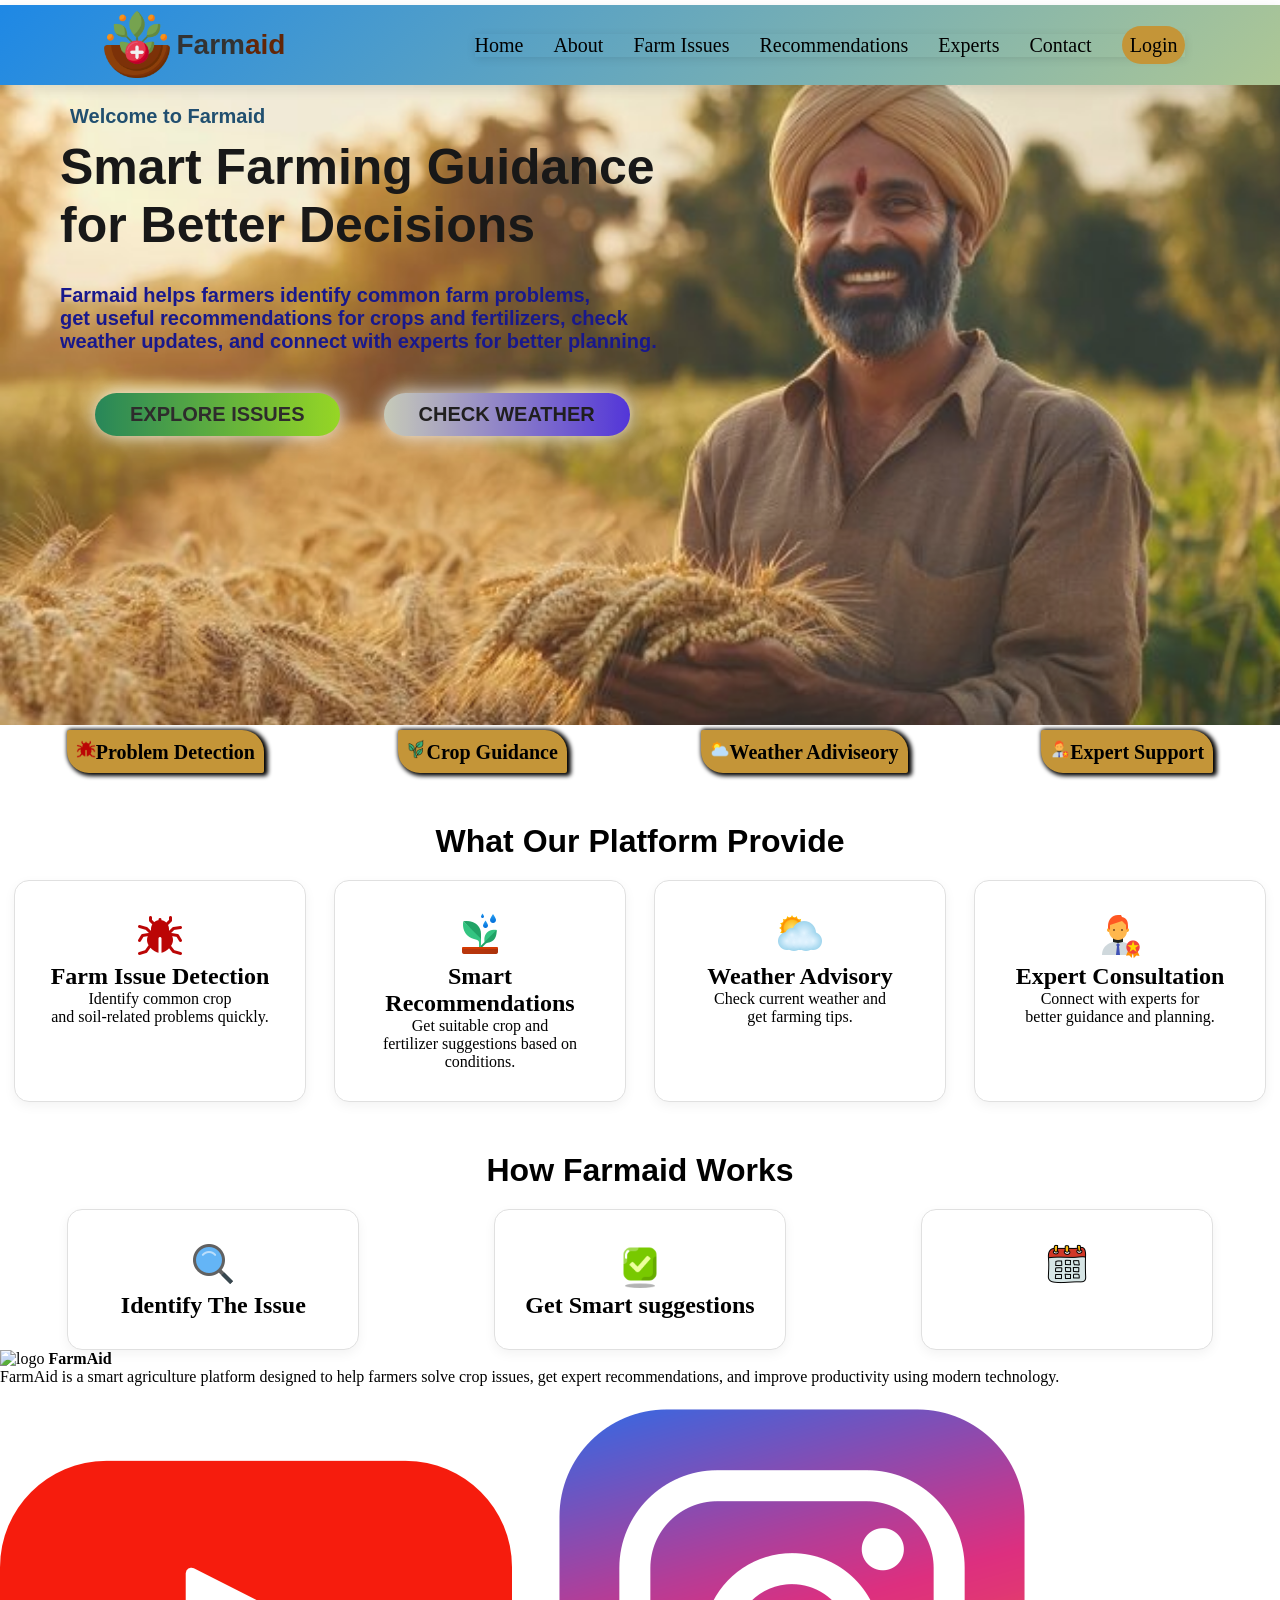
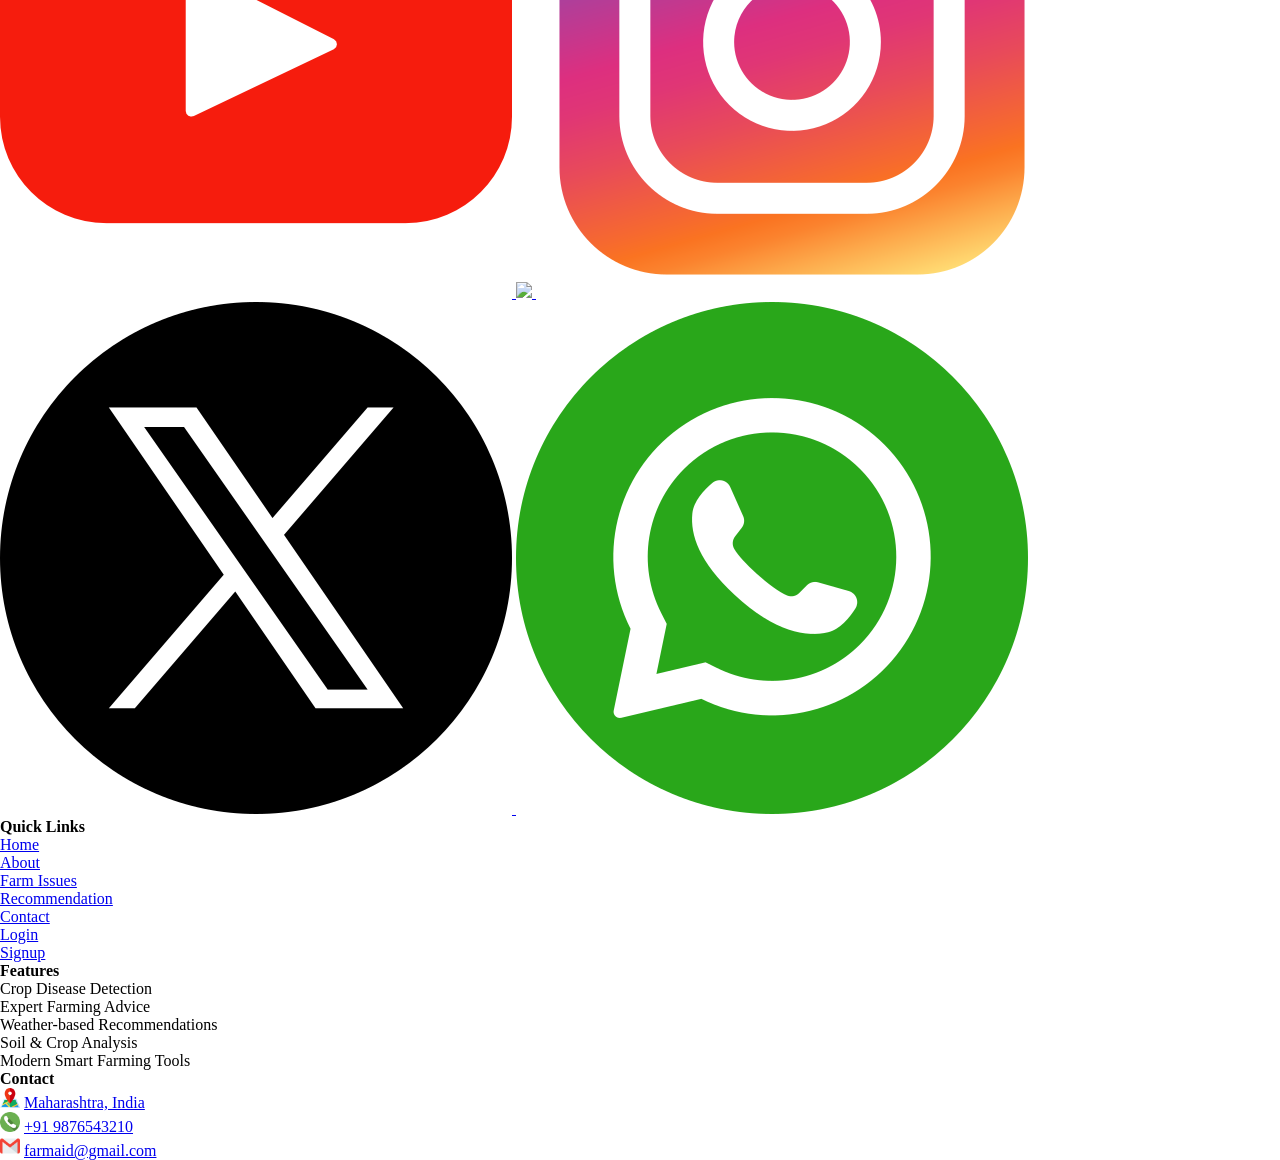
==== index.html @ a1781e72 "update final" ====
<!DOCTYPE html>
<html>

<head>

    <title>Home</title>
    <link rel="stylesheet" href="./css/navbar.css">
    <link rel="stylesheet" href="./css/style.css">
</head>

<body>
    <!--navbar code-->
    <div class="main-container">
        <div class="lmg-contanair"><img src="./images/logo-icon.png" alt="logo" class="main-logo-img">

            <span class="farm">Farm</span><span class="aid">aid</span>

     </div>
        <div class="nav-menu">
            <a href="./index.html" class="menu">Home</a>
            <a href="./about.html" class="menu">About</a>
            <a href="./farmissue.html" class="menu">Farm Issues</a>
            <a href="./recommendation.html" class="menu">Recommendations</a>
            <a href="./expert.html" class="menu">Experts</a>
            <a href="./contact.html" class="menu">Contact</a>

            <a href="./contact.html" class="menu"><span class="lgin">Login</span></a>

        </div>
    </div>
    <div>
        <!--bacground img+data code-->
        <div class="main-hero-section">
            <h2 class="wlcome-heading">Welcome to Farmaid</h2>
            <h1 class="sub-heading">Smart Farming Guidance<br> for Better Decisions</h1>
            <p class="para1">Farmaid helps farmers identify common farm problems,<br> get useful recommendations for
                crops and fertilizers, check<br> weather updates, and connect with experts for better planning.</p>
            <div class="btns"><a href="./pages/farmissue.html" class="clicable-btn"><button class="issue-btn"
                        class="btn-grad">Explore Issues</button></a>
                <a href="./pages/weather.html" class="clicable-btn"><button class="weather-btn">Check
                        Weather</button></a>
            </div>

        </div>
        <!--small cards code-->
        <div class="highlighted-text-container">
            <span class="high-text"><img src="./images/bug-icon.png" height="20px">Problem Detection</span>
            <span class="high-text"><img src="./images/plant-icon.png" height="20px">Crop Guidance</span>
            <span class="high-text"><img src="./images/cloudsun-icon.png" height="20px">Weather Adiviseory</span>
            <span class="high-text"><img src="./images/expert-icon.png" height="20px">Expert Support

            </span>
        </div>
        <div>

            <!--what olatfrim peivide section code

            -->
            <section>
                <h2 class="platform-hrading">What Our Platform Provide</h2>
            </section>
            <div class="platform-heading-data">
                <div class="sub-card1">
                    <img src="./images/bug-icon.png">
                    <h2> Farm Issue Detection</h2>
                    <p>Identify common crop <br>and soil-related problems quickly.</p>
                </div>
                <div class="sub-card1">
                    <img src="./images/plant-pot-icon.png">
                    <h2>Smart Recommendations</h2>
                    <p>
                        Get suitable crop and <br>fertilizer suggestions based on conditions.
                    </p>
                </div>
                <div class="sub-card1">
                    <img src="./images/cloud-sun-icon.png">
                    <h2>
                        Weather Advisory

                    </h2>
                    <p>Check current weather and <br>get farming tips.</p>
                </div>
                <div class="sub-card1">
                    <img src="./images/expert-icon.png">
                    <h2>
                        Expert Consultation

                    </h2>
                    <p>Connect with experts for <br>better guidance and planning.</p>
                </div>

            </div>

        </div>
        <!--how work section-->
        <section>
            <h2 class="second-heading">How Farmaid Works</h2>
        </section>
        <div class="steps-contanair">
            <div class="stpes-cards">
                <img src="./images/serchglass-icon.png">
                <h2>Identify The Issue</h2>
            </div>
            <div class="stpes-cards">
                <img src="./images/checkbox-icon.png" height="48px">
                <h2>Get Smart suggestions</h2>
            </div>
            <div class="stpes-cards">
                <img src="./images/calendar-icon.png" height="48px">
            </div>
        </div>
        <!-- FOOTER START -->
<div class="footer-container">

    <!-- SECTION 1 -->
    <div class="footer-section-1">
        <div class="logo-container">
            <img src="./images/logo.png" alt="logo" height="50px">
            <b class="project-name">FarmAid</b>
        </div>

        <span>
            FarmAid is a smart agriculture platform designed to help farmers solve crop issues,
            get expert recommendations, and improve productivity using modern technology.
        </span>

        <div class="social-icon-container">

            <a href="#" target="_blank">
                <img src="./images/youtube.png" class="social-icon">
            </a>

            <a href="#" target="_blank">
                <img src="./images/github.png" class="social-icon">
            </a>

            <a href="#" target="_blank">
                <img src="./images/instagram.png" class="social-icon">
            </a>

            <a href="#" target="_blank">
                <img src="./images/twitter.png" class="social-icon">
            </a>

            <a href="#" target="_blank">
                <img src="./images/whatsapp.png" class="social-icon">
            </a>

        </div>
    </div>

    <!-- SECTION 2 -->
    <div class="footer-section-2">
        <b class="project-name">Quick Links</b>

        <ul>
            <li><a href="./index.html" class="menu-subitem">Home</a></li>
            <li><a href="./pages/about.html" class="menu-subitem">About</a></li>
            <li><a href="./pages/farmissue.html" class="menu-subitem">Farm Issues</a></li>
            <li><a href="./pages/recommendation.html" class="menu-subitem">Recommendation</a></li>
            <li><a href="./pages/contact.html" class="menu-subitem">Contact</a></li>
            <li><a href="./pages/login.html" class="menu-subitem">Login</a></li>
            <li><a href="./pages/signup.html" class="menu-subitem">Signup</a></li>
        </ul>
    </div>

    <!-- SECTION 3 -->
    <div class="footer-section-3">
        <b class="project-name">Features</b>

        <ul>
            <li>Crop Disease Detection</li>
            <li>Expert Farming Advice</li>
            <li>Weather-based Recommendations</li>
            <li>Soil & Crop Analysis</li>
            <li>Modern Smart Farming Tools</li>
        </ul>
    </div>

    <!-- SECTION 4 -->
    <div class="footer-section-4">
        <b class="project-name">Contact</b>

        <div class="contact-item">
            <img src="./images/map.png" height="20px">
            <a href="#" class="menu-subitem">
                Maharashtra, India
            </a>
        </div>

        <div class="contact-item">
            <img src="./images/phone.png" height="20px">
            <a href="tel:+919876543210" class="menu-subitem">
                +91 9876543210
            </a>
        </div>

        <div class="contact-item">
            <img src="./images/gmail.png" height="20px">
            <a href="mailto:farmaid@gmail.com" class="menu-subitem">
                farmaid@gmail.com
            </a>
        </div>

    </div>

</div>
<!-- FOOTER END -->


</body>

</html>
---- css/navbar.css ----
.main-container{
display: flex;
flex-direction: row;
justify-content: space-around;
align-items: center;
background:linear-gradient(135deg, #1E88E5 0%,#aec795 100%);
box-shadow: 0 4px 12px rgba(23, 19, 19, 0.1);

margin-top: 5px;

 position: sticky;  
    top: 0;            
    z-index: 1000;

}
.lmg-contanair{
    display: flex;
    flex-direction: row;
    align-items: center;
    padding-left: 2px;
   
}


.main-logo-img{

    height: 80px;
     width: 80px;

}
.nav-menu{
    display: flex;
    flex-direction: row;
    gap: 30px;
    position: sticky;
    top:0;
    z-index: 1000;
    box-shadow: 0  2px 10px rgba(0,0,0,0.1);


}
.menu:hover{
    background-color:  rgb(196, 149, 56);
   border-radius: 20px;
    padding: 5px;
    transition: 0.3s;

}

.farm{
    
    font-weight: 600;
    font-size: 28px;
    font-family:'poppins',sans-serif;
    color: #333;
}
.aid{
    font-size: 28px;
    color:rgb(98, 38, 8);
    font-weight: 600;
    font-family:'poppins',sans-serif;
}
.menu{
    text-decoration: none;
    font-size: 20px;
    color: black;
    font-weight: 100;
    
}
.lgin{
    background-color: rgb(196, 149, 56);
    border-radius: 30px;
    padding: 8px;
    
}

@media (max-width: 768px) {
    .main-container {
        flex-wrap: wrap;
        padding: 10px 20px;
    }

    .hamburger {
        display: block;
        font-size: 24px;
        padding-right: 80px;
    }

    .nav-menu {
        display: none ;
        flex-direction: column;
        text-align: center;
        gap: 10px;
    }

    .menu-toggle:checked~.nav-menu {
        display: flex;
    }

    .menu-toggle:checked~.hamburger {
        content: "x";
    }

    .menu {
        font-size: 18px;
    }
}

@media (max-width: 992px) {

    .main-container{
        flex-direction: column;
        padding: 10px;
        gap: 10px;
    }

    .main-logo-img{
        height: 60px;
        width: 60px;
    }

    .farm, .aid{
        font-size: 24px;
    }

    .nav-menu{
        flex-wrap: wrap;
        justify-content: center;
        gap: 15px;
    }

    .menu{
        font-size: 18px;
    }
}


@media (max-width: 576px) {

    .main-container{
        flex-direction: column;
        text-align: center;
    }

    .lmg-contanair{
        justify-content: center;
    }

    .main-logo-img{
        height: 50px;
        width: 50px;
    }

    .farm, .aid{
        font-size: 20px;
    }

    .nav-menu{
        flex-direction: column;
        align-items: center;
        gap: 10px;
        width: 100%;
    }

    .menu{
        font-size: 16px;
        width: 100%;
        padding: 8px;
    }

    .menu:hover{
        width: 80%;
    }

    .lgin{
        padding: 6px 12px;
    }
}
---- css/style.css ----
*{
    margin: 0;
    padding: 0;
}

.main-hero-section{
    background-image: url(./../images/farmer-home-img.jpg);
    background-size:cover;
    background-position: center;
    height: 70vh;
    width: 100%;
    opacity: 0.9;
    padding-left: 50px;
    padding-bottom: 10px;

}
.wlcome-heading{

   font-family:'poppins',sans-serif;
    padding-top: 20px;
    padding-left: 20px;
    color: rgb(9, 61, 96);
    font-size: 20px;
    padding-bottom: 10px;
}
.sub-heading{
    padding-bottom: 30px;
    padding-left: 10px;
    font-size: 50px;
    font-family: 'poppins',sans-serif;
}
.para1{
    padding-bottom: 30px;
    font-size: 20px;
     padding-left: 10px;
    font-weight: 600;
    font-family: 'poppins',sans-serif;
    color: navy;
}
.issue-btn{
margin-left: 50px;
}
.weather-btn{
    margin-left: 50px;
    
}
.btns{
    margin-left: 40px;
    
}
.issue-btn{
  background-image: linear-gradient(to right, #117a47 0%, #8ed40c 51%, #0dc6cc 100%);
}

.issue-btn {
  margin: 10px;
  padding: 10px 35px;
  text-align: center;
  text-transform: uppercase;
  transition: 0.5s;
  background-size: 200% auto;
  color: rgb(24, 22, 22);
  box-shadow: 0 0 20px #eee;
  border-radius: 50px;
  display: inline;
  outline: none;
  border: none;
  margin-right: 30px;
  font-size: 20px;
  margin-left: 5px;
  font-weight: 600;
}

.issue-btn:hover {
  background-position: right center;
  color: #fff;
  text-decoration: none;
}

.weather-btn{
  background-image: linear-gradient(to right, #c1c5b1 0%, #3e1dd5 51%, #414d0b 100%);
}

.weather-btn {
  margin: 10px;
  padding: 10px 35px;
  text-align: center;
  text-transform: uppercase;
  transition: 0.5s;
  background-size: 200% auto;
  color: rgb(8, 7, 7);
  box-shadow: 0 0 20px #eee;
  border-radius: 50px;
  display: inline;
  outline: none;
  border: none;
  font-weight: 600;
  font-size: 20px;
}

.weather-btn:hover {
  background-position: right center;
  color: #fff;
  text-decoration: none;
}
.clicable-btn{
    text-decoration: none;
}
.highlighted-text-container{
    display: flex;
    flex-direction: row;
    justify-content: space-around;
    font-size: 20px;
    font-weight: 600;
    
}
.high-text{
    
    padding: 9px;
    margin-top: 5px;
    background-color:  rgb(196, 149, 56);
    border-radius: 2px 22px 2px 22px;
    box-shadow: 2px 1px 4px 2px black;
}
.platform-hrading{
    text-align: center;
    margin-top: 50px;
    margin-bottom: 10px;
    font-weight: 700;
    font-size: 32px;
    font-family: 'poppins',sans-serif;

}
.platform-heading-data{
    display: flex;
    flex-direction: row;
    justify-content: space-around;
    margin-top: 20px;
}
.sub-card1{
    border: 1px solid #e0e0e0;
    background-color: #ffffff;
    border-radius: 15px;
    padding: 30px 20px;
    width: 250px;
    text-align: center;
    box-shadow: 0 4px 12px rgba(0,0,0,0.05);
    transition: tranform 0.3s ease, box-shadow 0.3 ease;

}

.sub-card1:hover{
    transform: translateY(-10px);
    box-shadow: 0 10px 20px rgba(0,0,0,0.1);
}
.second-heading{
    text-align: center;
    margin-top: 50px;
    margin-bottom: 10px;
    font-weight: 700;
    font-size: 32px;
    font-family: 'poppins',sans-serif;
}
.stpes-cards{
    border: 1px solid #e0e0e0;
    background-color: #ffffff;
    border-radius: 15px;
    padding: 30px 20px;
    width: 250px;
    text-align: center;
    box-shadow: 0 4px 12px rgba(0,0,0,0.05);
    transition: tranform 0.3s ease, box-shadow 0.3 ease;

}
.stpes-cards:hover{
    transform: translateY(-10px);
    box-shadow: 0 10px 20px rgba(0,0,0,0.1);
}
.steps-contanair{
    display: flex;
    flex-direction: row;
    justify-content: space-around;
    margin-top: 20px;
    
}
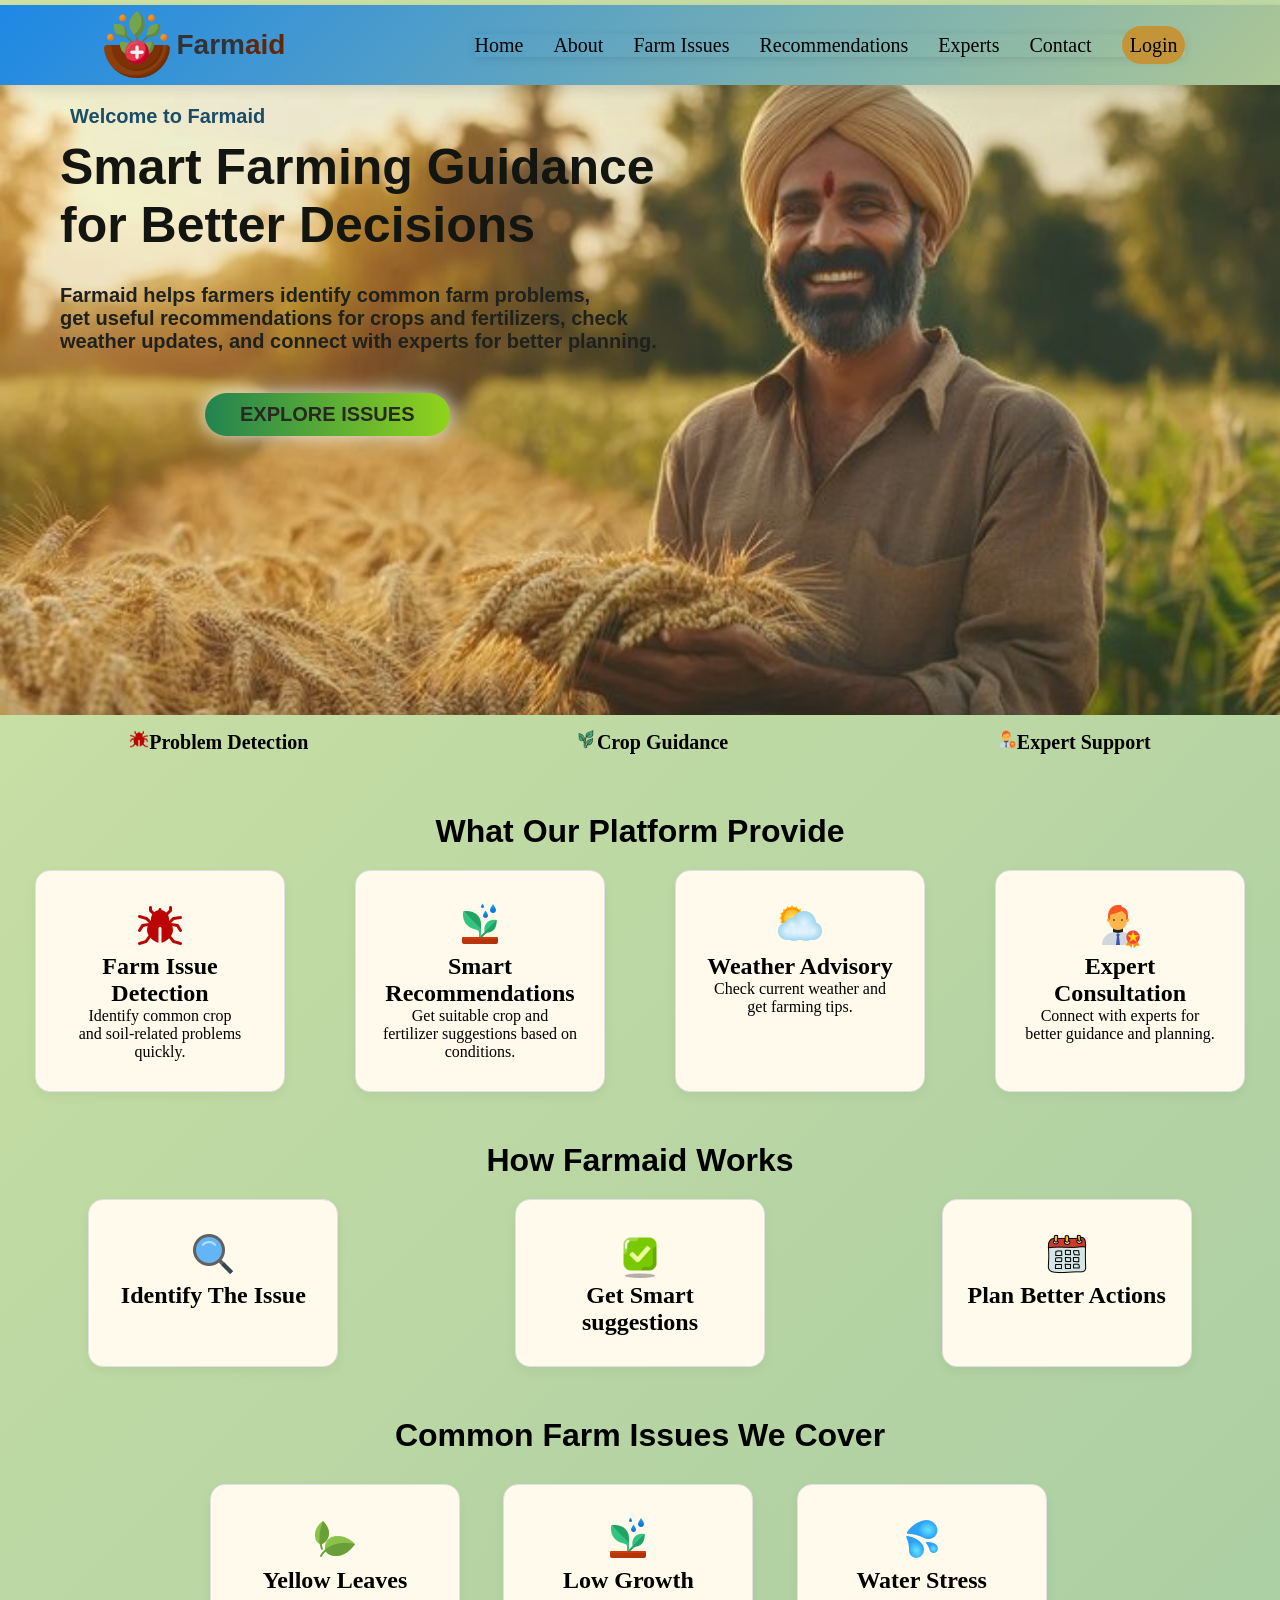
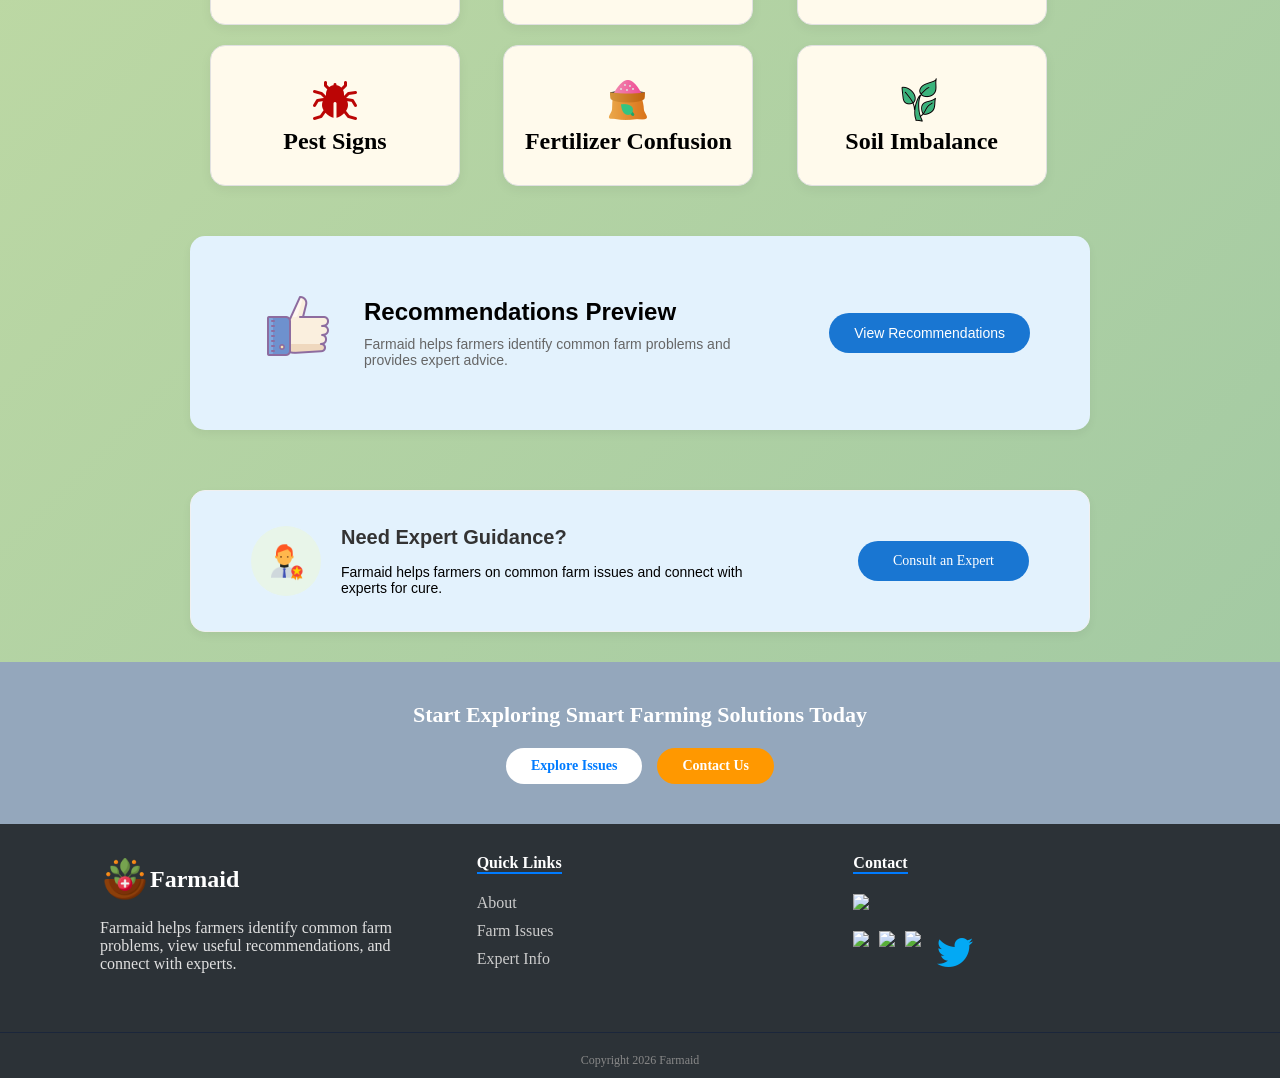
==== commit 6c3d6272: "remove unwanted" ====
--- a/index.html
+++ b/index.html
@@ -14,17 +14,17 @@
         <div class="lmg-contanair"><img src="./images/logo-icon.png" alt="logo" class="main-logo-img">
 
             <span class="farm">Farm</span><span class="aid">aid</span>
-
-     </div>
+        </div>
         <div class="nav-menu">
             <a href="./index.html" class="menu">Home</a>
             <a href="./about.html" class="menu">About</a>
             <a href="./farmissue.html" class="menu">Farm Issues</a>
             <a href="./recommendation.html" class="menu">Recommendations</a>
+           
             <a href="./expert.html" class="menu">Experts</a>
             <a href="./contact.html" class="menu">Contact</a>
 
-            <a href="./contact.html" class="menu"><span class="lgin">Login</span></a>
+            <a href="./login.html" class="menu"><span class="lgin">Login</span></a>
 
         </div>
     </div>
@@ -37,8 +37,7 @@
                 crops and fertilizers, check<br> weather updates, and connect with experts for better planning.</p>
             <div class="btns"><a href="./pages/farmissue.html" class="clicable-btn"><button class="issue-btn"
                         class="btn-grad">Explore Issues</button></a>
-                <a href="./pages/weather.html" class="clicable-btn"><button class="weather-btn">Check
-                        Weather</button></a>
+                
             </div>
 
         </div>
@@ -46,8 +45,8 @@
         <div class="highlighted-text-container">
             <span class="high-text"><img src="./images/bug-icon.png" height="20px">Problem Detection</span>
             <span class="high-text"><img src="./images/plant-icon.png" height="20px">Crop Guidance</span>
-            <span class="high-text"><img src="./images/cloudsun-icon.png" height="20px">Weather Adiviseory</span>
-            <span class="high-text"><img src="./images/expert-icon.png" height="20px">Expert Support
+           
+           <span class="high-text"><img src="./images/expert-icon.png" height="20px">Expert Support</span>
 
             </span>
         </div>
@@ -92,7 +91,7 @@
             </div>
 
         </div>
-        <!--how work section-->
+        <!--how work  our website section-->
         <section>
             <h2 class="second-heading">How Farmaid Works</h2>
         </section>
@@ -107,108 +106,126 @@
             </div>
             <div class="stpes-cards">
                 <img src="./images/calendar-icon.png" height="48px">
-            </div>
-        </div>
-        <!-- FOOTER START -->
-<div class="footer-container">
-
-    <!-- SECTION 1 -->
-    <div class="footer-section-1">
-        <div class="logo-container">
-            <img src="./images/logo.png" alt="logo" height="50px">
-            <b class="project-name">FarmAid</b>
-        </div>
-
-        <span>
-            FarmAid is a smart agriculture platform designed to help farmers solve crop issues,
-            get expert recommendations, and improve productivity using modern technology.
-        </span>
-
-        <div class="social-icon-container">
-
-            <a href="#" target="_blank">
-                <img src="./images/youtube.png" class="social-icon">
-            </a>
-
-            <a href="#" target="_blank">
-                <img src="./images/github.png" class="social-icon">
-            </a>
-
-            <a href="#" target="_blank">
-                <img src="./images/instagram.png" class="social-icon">
-            </a>
-
-            <a href="#" target="_blank">
-                <img src="./images/twitter.png" class="social-icon">
-            </a>
-
-            <a href="#" target="_blank">
-                <img src="./images/whatsapp.png" class="social-icon">
-            </a>
-
-        </div>
-    </div>
-
-    <!-- SECTION 2 -->
-    <div class="footer-section-2">
-        <b class="project-name">Quick Links</b>
-
-        <ul>
-            <li><a href="./index.html" class="menu-subitem">Home</a></li>
-            <li><a href="./pages/about.html" class="menu-subitem">About</a></li>
-            <li><a href="./pages/farmissue.html" class="menu-subitem">Farm Issues</a></li>
-            <li><a href="./pages/recommendation.html" class="menu-subitem">Recommendation</a></li>
-            <li><a href="./pages/contact.html" class="menu-subitem">Contact</a></li>
-            <li><a href="./pages/login.html" class="menu-subitem">Login</a></li>
-            <li><a href="./pages/signup.html" class="menu-subitem">Signup</a></li>
-        </ul>
-    </div>
-
-    <!-- SECTION 3 -->
-    <div class="footer-section-3">
-        <b class="project-name">Features</b>
-
-        <ul>
-            <li>Crop Disease Detection</li>
-            <li>Expert Farming Advice</li>
-            <li>Weather-based Recommendations</li>
-            <li>Soil & Crop Analysis</li>
-            <li>Modern Smart Farming Tools</li>
-        </ul>
-    </div>
-
-    <!-- SECTION 4 -->
-    <div class="footer-section-4">
-        <b class="project-name">Contact</b>
-
-        <div class="contact-item">
-            <img src="./images/map.png" height="20px">
-            <a href="#" class="menu-subitem">
-                Maharashtra, India
-            </a>
-        </div>
-
-        <div class="contact-item">
-            <img src="./images/phone.png" height="20px">
-            <a href="tel:+919876543210" class="menu-subitem">
-                +91 9876543210
-            </a>
-        </div>
-
-        <div class="contact-item">
-            <img src="./images/gmail.png" height="20px">
-            <a href="mailto:farmaid@gmail.com" class="menu-subitem">
-                farmaid@gmail.com
-            </a>
-        </div>
-
-    </div>
-
-</div>
-<!-- FOOTER END -->
+                <h2>Plan Better Actions</h2>
+            </div>
+        </div>
+
+        <!--farm issue cover code-->
+        <section >
+    <h2 class="section-heading">Common Farm Issues We Cover</h2></section>
+    <div class="isuue-contanair">
+        <div class="stpes-cards">
+            <div class="issue-icon"><img src="./images/leaf-icon.png"></div>
+            <h2>Yellow Leaves</h2>
+        </div>
+        <div class="stpes-cards">
+            <div class="issue-icon"><img src="./images/plant-pot-icon.png"></i></div>
+            <h2>Low Growth</h2>
+        </div>
+        <div class="stpes-cards">
+            <div class="issue-icon"><img src="./images/water-droplets-icon.png"></i></div>
+            <h2>Water Stress</h2>
+        </div>
+        <div class="stpes-cards">
+            <div class="issue-icon"><img src="./images/bug-icon.png"></i></div>
+            <h2>Pest Signs</h2>
+        </div>
+        <div class="stpes-cards">
+            <div class="issue-icon"><img src="./images/fertilizer-bag-icon.png"></i></div>
+            <h2>Fertilizer Confusion</h2>
+        </div>
+        <div class="stpes-cards">
+            <div class="issue-icon"><img src="./images/plant-icon.png" height="48px"></i></div>
+            <h2>Soil Imbalance</h2>
+        </div>
+    </div>
+    <!--reccomndation preview section-->
+<section class="recommendations-preview">
+    <div class="recommendation-card">
+        <div class="rec-left">
+            <div class="rec-icon">
+                <img src="./images/recommndation-icon.png"> </div>
+            <div class="rec-text">
+                <h2 class="rcom-prewi-heading">Recommendations Preview</h2>
+                <p>Farmaid helps farmers identify common farm problems and provides expert advice.</p>
+            </div>
+        </div>
+        <div class="rec-right">
+            <a href="./pages/recommendation.html" class="view-btn">View Recommendations</a>
+        </div>
+    </div>
+</section>
+
+<!--expert prewie card-->
+
+<section class="expert-preview">
+    <div class="expert-card">
+        <div class="exp-left">
+            <div class="exp-icon">
+                <img src="./images/expert-icon.png"></div>
+            <div class="exp-text">
+                <h3 class="expert-head">Need Expert Guidance?</h3>
+                <p>Farmaid helps farmers on common farm issues and connect with experts for cure.</p>
+            </div>
+        </div>
+        <div class="exp-right">
+            <a href="./pages/expert.html" class="consult-btn">Consult an Expert</a>
+        </div>
+    </div>
+</section>
+
+
+
+<!--footer-->
+
+<section class="footer-cta">
+    
+    <h3>Start Exploring Smart Farming Solutions Today</h3>
+    <div class="cta-buttons">
+        <a href="./pages/farmissue.html" class="btn-explore">Explore Issues</a>
+        <a href="./pages/contact.html" class="btn-contact">Contact Us</a>
+    </div>
+</section>
+
+<footer class="main-footer">
+    <div class="footer-container">
+        <div class="footer-col">
+           
+            <h2 class="footer-logo">  <img src="./images/logo-icon.png" height="50px">Farmaid</h2>
+            <p>Farmaid helps farmers identify common farm problems, view useful recommendations, and connect with experts.</p>
+        </div>
+
+        <div class="footer-col">
+            <h4>Quick Links</h4>
+            <ul>
+                <li><a href="./pages/about.html">About</a></li>
+                <li><a href="./pages/farmissue.html">Farm Issues</a></li>
+                <li><a href="./pages/expert.html">Expert Info</a></li>
+            </ul>
+        </div>
+
+        <div class="footer-col">
+            <h4>Contact</h4>
+            <p class="email"><a href="mailto:Farmaid@gmail.com" target="_blank" ><img src="./images/mail-icon.png"></a></p>
+            
+
+            <div class="social-icons">
+                <a href="https://www.facebook.com" target="_blank"><img src="./images/facebook-icon.png"></a>
+                <a href="https://in.linkedin.com" target="_blank"><img src="./images/linkedin-icon.png"></a>
+                <a href="https:/https://www.instagram.com/" target="_blank"><img src="./images/insta-icon.png"></a>
+                <a href="https://twitter.com" target="_blank"><img src="./images/twitter-icon.png "></a>
+            </div>
+        </div>
+    </div>
+    <div class="footer-bottom">
+        <p> Copyright 2026 Farmaid
+
+
+        </p>
+    </div>
+</footer>
 
 
 </body>
 
-</html>
-
+</html>
--- a/css/style.css
+++ b/css/style.css
@@ -1,6 +1,11 @@
 *{
     margin: 0;
     padding: 0;
+    box-sizing: border-box;
+    
+}
+body{
+    background: linear-gradient(135deg, #d0e3a4, #9ec7a3)
 }
 
 .main-hero-section{
@@ -35,17 +40,16 @@
      padding-left: 10px;
     font-weight: 600;
     font-family: 'poppins',sans-serif;
-    color: navy;
+    color: rgb(13, 13, 15);
 }
 .issue-btn{
-margin-left: 50px;
-}
-.weather-btn{
-    margin-left: 50px;
-    
-}
+margin-left: 80px;
+}
+
+    
+
 .btns{
-    margin-left: 40px;
+    margin-left: 150px;
     
 }
 .issue-btn{
@@ -112,15 +116,18 @@
     justify-content: space-around;
     font-size: 20px;
     font-weight: 600;
+    align-items: center;
+    
+    gap: 10px;
     
 }
 .high-text{
     
     padding: 9px;
+    gap: 5px;
     margin-top: 5px;
-    background-color:  rgb(196, 149, 56);
-    border-radius: 2px 22px 2px 22px;
-    box-shadow: 2px 1px 4px 2px black;
+    
+   
 }
 .platform-hrading{
     text-align: center;
@@ -139,13 +146,14 @@
 }
 .sub-card1{
     border: 1px solid #e0e0e0;
-    background-color: #ffffff;
+    background-color: #e3f2fd; 
     border-radius: 15px;
     padding: 30px 20px;
     width: 250px;
     text-align: center;
     box-shadow: 0 4px 12px rgba(0,0,0,0.05);
     transition: tranform 0.3s ease, box-shadow 0.3 ease;
+    background-color: #FFFAEC ;
 
 }
 
@@ -163,13 +171,16 @@
 }
 .stpes-cards{
     border: 1px solid #e0e0e0;
-    background-color: #ffffff;
+   background-color:  #FFFAEC; 
     border-radius: 15px;
     padding: 30px 20px;
     width: 250px;
     text-align: center;
     box-shadow: 0 4px 12px rgba(0,0,0,0.05);
     transition: tranform 0.3s ease, box-shadow 0.3 ease;
+    background-color: #FFFAEC ;
+
+
 
 }
 .stpes-cards:hover{
@@ -183,3 +194,309 @@
     margin-top: 20px;
     
 }
+.isuue-contanair{
+     display: grid;
+     grid-template-columns:  repeat(3,1fr);
+     gap: 20px;
+     padding: 20px;
+     max-width: 900px;
+     margin: 0 auto;
+}
+.section-heading{
+    text-align: center;
+    margin-top: 50px;
+    margin-bottom: 10px;
+    font-weight: 700;
+    font-size: 32px;
+    font-family: 'poppins',sans-serif;
+}
+.recommendations-preview {
+    padding: 30px 20px;
+    display: flex;
+    justify-content: center;
+}
+
+.recommendation-card {
+    background-color: #e3f2fd; /* Light Blue background like image */
+    border-radius: 15px;
+    padding: 45px 60px;
+    width: 100%;
+    max-width: 900px;
+    display: flex;
+    align-items: center;
+    justify-content: space-between; /* Icon/Text left mein, Button right mein */
+    box-shadow: 0 4px 10px rgba(0,0,0,0.05);
+}
+
+.rec-left {
+    display: flex;
+    align-items: center;
+    gap: 20px;
+}
+
+.rec-icon {
+    font-size: 40px;
+    color: #2e7d32; /* Green icon color */
+    
+    padding: 15px;
+    border-radius: 12px;
+}
+
+.rec-text h3 {
+    font-size: 20px;
+    color: #333;
+    margin-bottom: 5px;
+}
+
+.rec-text p {
+    font-size: 14px;
+    color: #666;
+    max-width: 400px;
+    font-family: 'poppins',sans-serif;
+}
+.rcom-prewi-heading{
+    font-family: 'poppins',sans-serif;
+    padding-bottom: 10px;
+
+}
+
+/* Button Styling */
+.view-btn {
+    background-color: #1976d2; /* Main Blue color */
+    color: white;
+    padding: 12px 25px;
+    text-decoration: none;
+    border-radius: 25px;
+    font-weight: 500;
+    font-size: 14px;
+    font-family: 'poppins',sans-serif;
+    transition: background 0.3s ease;
+}
+
+.view-btn:hover {
+    background-color: #1565c0;
+}
+
+
+/* --- Blue CTA Banner --- */
+.footer-cta {
+    background-color: #94a7bc; /* Bright Blue like image */
+    padding: 40px 20px;
+    text-align: center;
+    color: white;
+}
+
+.footer-cta h3 {
+    margin-bottom: 20px;
+    font-size: 22px;
+}
+
+.cta-buttons {
+    display: flex;
+    justify-content: center;
+    gap: 15px;
+}
+
+.btn-explore, .btn-contact {
+    padding: 10px 25px;
+    border-radius: 25px;
+    text-decoration: none;
+    font-weight: bold;
+    font-size: 14px;
+}
+.btn-explore:hover{
+    
+    color:black;
+    box-shadow: 1px 2px rgb(143, 131, 131);
+
+}
+ .btn-contact:hover{
+   
+    color:black;
+    box-shadow: 1px 2px rgb(143, 131, 131);
+}
+
+.btn-explore {
+    background: white;
+    color: #007bff;
+}
+
+.btn-contact {
+    background: #ff9800; /* Orange color like image */
+    color: white;
+}
+
+/* --- Main Footer (Dark Section) --- */
+.main-footer {
+    background-color: #2c3237; /* Dark Navy Blue */
+    color: #e0e0e0;
+
+    padding: 30px 0 10px 0;
+}
+
+.footer-container {
+    max-width: 1200px;
+    margin: 0 auto;
+    display: flex;
+    justify-content:space-between;
+    flex-wrap: wrap;
+    padding: 0 40px;
+    gap: 10px;
+    align-items: flex-start;
+}
+
+.footer-col {
+    flex: 1;
+    min-width: 150px;
+    margin-bottom: 30px;
+    margin-right: 10px;
+    margin-left: 20px;
+}
+
+.footer-logo {
+    color: white;
+    margin-bottom: 15px;
+    display: flex;
+    flex-direction: row;
+    align-items: center;
+}
+
+.footer-col h4 {
+    color: white;
+    margin-bottom: 20px;
+    border-bottom: 2px solid #007bff;
+    display: inline-block;
+    text-decoration: none;
+    
+}
+
+.footer-col ul {
+    list-style: none;
+    padding: 0;
+}
+
+.footer-col ul li {
+    margin-bottom: 10px;
+}
+
+.footer-col ul li a {
+    color: #ccc;
+    text-decoration: none;
+    transition: color 0.3s;
+}
+
+.footer-col ul li a:hover {
+    color: white;
+}
+
+.social-icons {
+    display: flex;
+    gap: 10px;
+    margin-top: 15px;
+    font-size: 20px;
+}
+.email{
+    display: flex;
+    flex-direction: row;
+    align-items: center;
+}
+.call{
+    color: white;
+}
+.social-icons a {
+    color: white;
+}
+
+/* Footer Copyright bar */
+.footer-bottom {
+    text-align: center;
+    border-top: 1px solid #1b263b;
+    margin-top: 20px;
+    padding-top: 20px;
+    font-size: 12px;
+    color: #888;
+}
+.expert-preview {
+    padding: 30px 20px;
+    display: flex;
+    justify-content: center;
+}
+
+.expert-card {
+    background-color: #e3f2fd;
+    border: 1px solid #f0f0f0;
+    border-radius: 15px;
+    padding: 35px 60px;
+    width: 100%;
+    max-width: 900px;
+    display: flex;
+    align-items: center;
+    justify-content: space-between; /* Isse image left aur button right mein set honge */
+    box-shadow: 0 4px 10px rgba(0,0,0,0.05); /* Light shadow like image */
+}
+
+.exp-left {
+    display: flex;
+    align-items: center;
+    gap: 20px;
+}
+
+.exp-icon {
+    font-size: 45px;
+    color: #2e7d32; /* Green icon color */
+    background: #e8f5e9; /* Light green background circle */
+    padding: 15px;
+    border-radius: 50%;
+    display: flex;
+    justify-content: center;
+    align-items: center;
+    width: 70px;
+    height: 70px;
+}
+
+
+.exp-icon img {
+    width: 100%;
+    height: auto;
+}
+
+.exp-text h3 {
+    font-size: 20px;
+    
+    color: #333;
+    margin-bottom: 5px;
+}
+
+.exp-text p {
+    font-size: 14px;
+    
+    max-width: 450px;
+    margin: 0;
+    font-family: 'poppins',sans-serif;
+}
+
+/* Button Styling */
+.consult-btn {
+    background-color: #1976d2; /* Main Blue color */
+    color: white;
+    padding: 12px 35px;
+    text-decoration: none;
+    border-radius: 25px;
+    font-weight: 500;
+    font-size: 14px;
+    transition: background 0.3s ease;
+    display: inline-block;
+}
+
+.consult-btn:hover {
+    background-color: #1565c0;
+}
+
+.expert-head{
+    font-family: 'poppins',sans-serif;
+    padding-bottom: 10px;
+    font-weight: 600;
+
+}
+
+
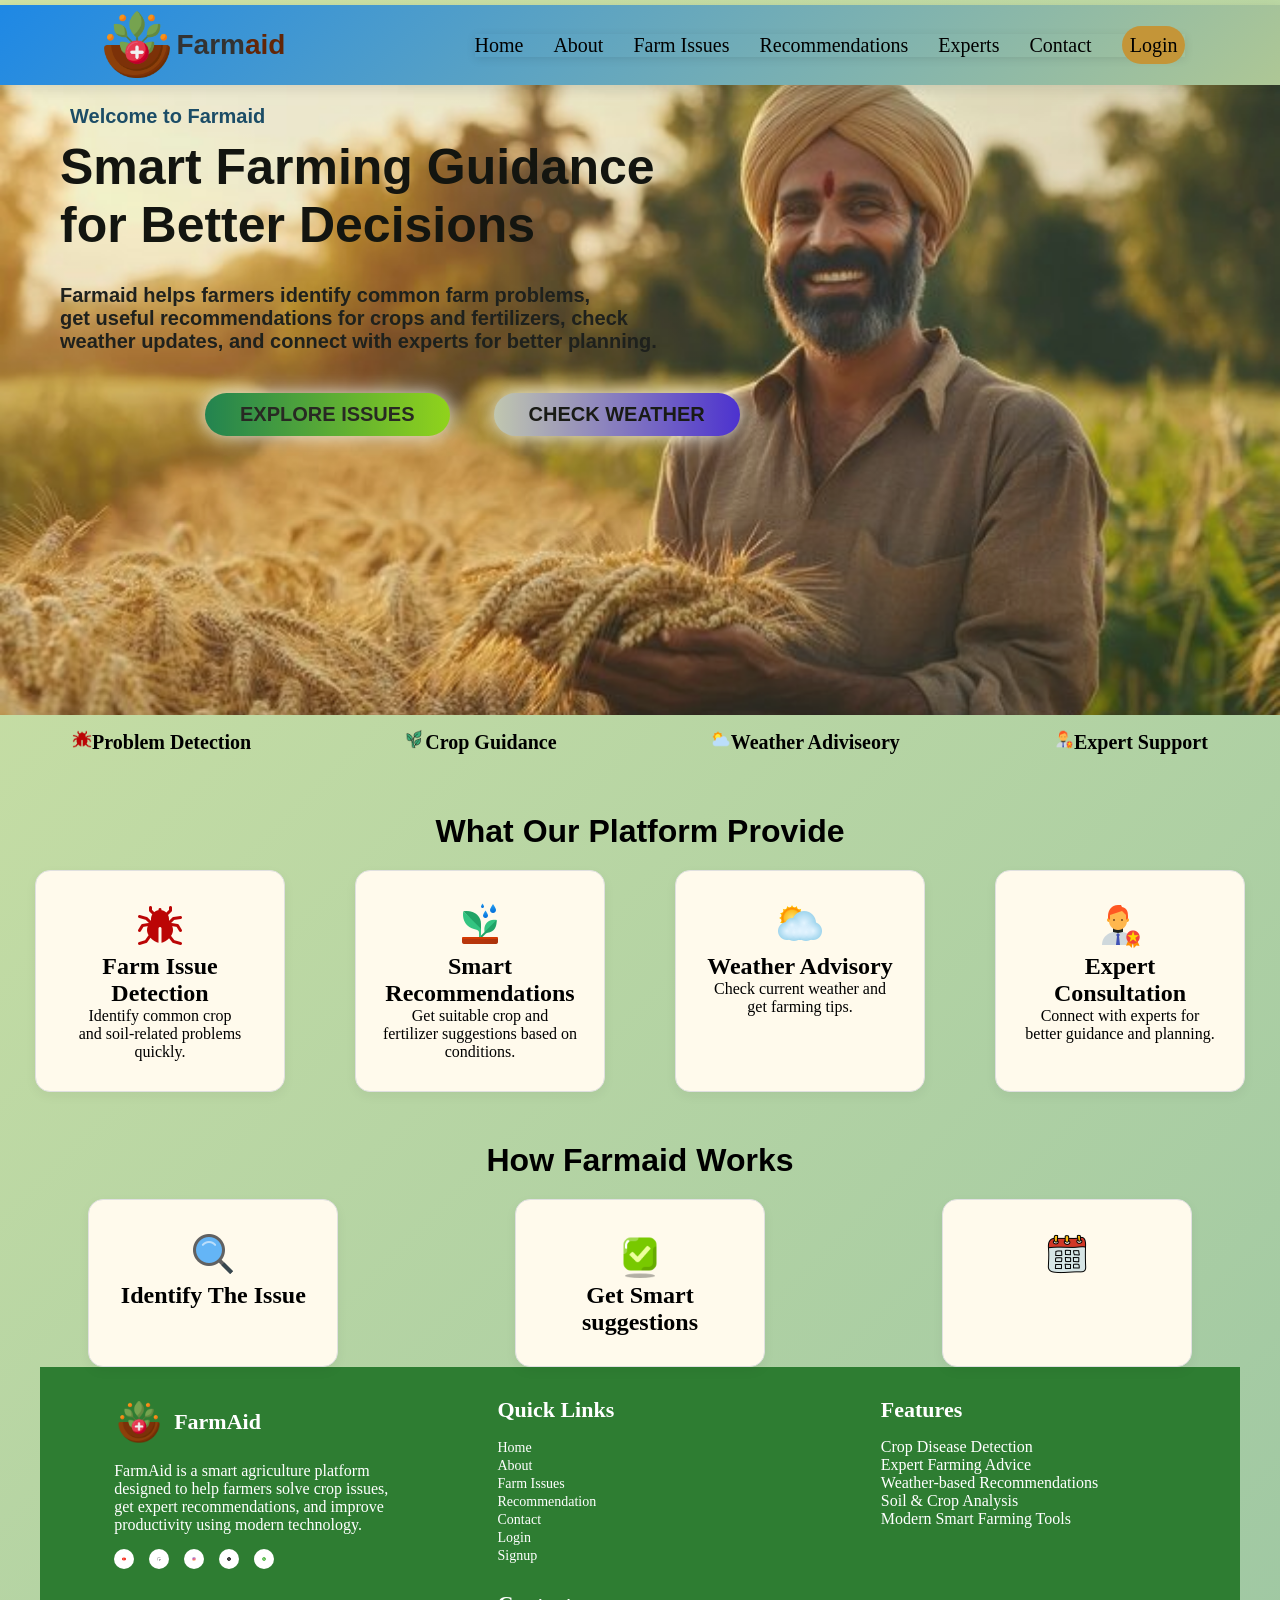
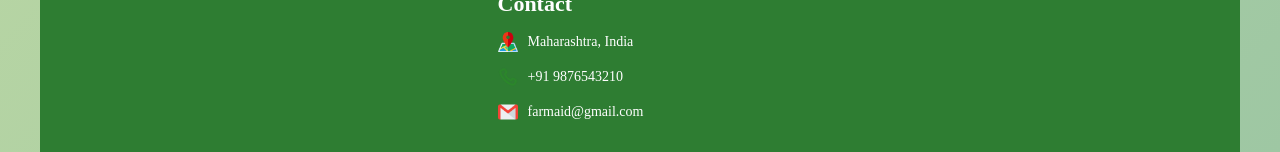
==== commit 477d6c10: "added in sign up page" ====
--- a/index.html
+++ b/index.html
@@ -6,6 +6,7 @@
     <title>Home</title>
     <link rel="stylesheet" href="./css/navbar.css">
     <link rel="stylesheet" href="./css/style.css">
+    <link rel="stylesheet" href="./css/footer.css">
 </head>
 
 <body>
@@ -14,17 +15,17 @@
         <div class="lmg-contanair"><img src="./images/logo-icon.png" alt="logo" class="main-logo-img">
 
             <span class="farm">Farm</span><span class="aid">aid</span>
-        </div>
+
+     </div>
         <div class="nav-menu">
             <a href="./index.html" class="menu">Home</a>
             <a href="./about.html" class="menu">About</a>
             <a href="./farmissue.html" class="menu">Farm Issues</a>
             <a href="./recommendation.html" class="menu">Recommendations</a>
-           
             <a href="./expert.html" class="menu">Experts</a>
             <a href="./contact.html" class="menu">Contact</a>
 
-            <a href="./login.html" class="menu"><span class="lgin">Login</span></a>
+            <a href="./contact.html" class="menu"><span class="lgin">Login</span></a>
 
         </div>
     </div>
@@ -37,7 +38,8 @@
                 crops and fertilizers, check<br> weather updates, and connect with experts for better planning.</p>
             <div class="btns"><a href="./pages/farmissue.html" class="clicable-btn"><button class="issue-btn"
                         class="btn-grad">Explore Issues</button></a>
-                
+                <a href="./pages/weather.html" class="clicable-btn"><button class="weather-btn">Check
+                        Weather</button></a>
             </div>
 
         </div>
@@ -45,8 +47,8 @@
         <div class="highlighted-text-container">
             <span class="high-text"><img src="./images/bug-icon.png" height="20px">Problem Detection</span>
             <span class="high-text"><img src="./images/plant-icon.png" height="20px">Crop Guidance</span>
-           
-           <span class="high-text"><img src="./images/expert-icon.png" height="20px">Expert Support</span>
+            <span class="high-text"><img src="./images/cloudsun-icon.png" height="20px">Weather Adiviseory</span>
+            <span class="high-text"><img src="./images/expert-icon.png" height="20px">Expert Support
 
             </span>
         </div>
@@ -91,7 +93,7 @@
             </div>
 
         </div>
-        <!--how work  our website section-->
+        <!--how work section-->
         <section>
             <h2 class="second-heading">How Farmaid Works</h2>
         </section>
@@ -106,126 +108,110 @@
             </div>
             <div class="stpes-cards">
                 <img src="./images/calendar-icon.png" height="48px">
-                <h2>Plan Better Actions</h2>
-            </div>
-        </div>
-
-        <!--farm issue cover code-->
-        <section >
-    <h2 class="section-heading">Common Farm Issues We Cover</h2></section>
-    <div class="isuue-contanair">
-        <div class="stpes-cards">
-            <div class="issue-icon"><img src="./images/leaf-icon.png"></div>
-            <h2>Yellow Leaves</h2>
-        </div>
-        <div class="stpes-cards">
-            <div class="issue-icon"><img src="./images/plant-pot-icon.png"></i></div>
-            <h2>Low Growth</h2>
-        </div>
-        <div class="stpes-cards">
-            <div class="issue-icon"><img src="./images/water-droplets-icon.png"></i></div>
-            <h2>Water Stress</h2>
-        </div>
-        <div class="stpes-cards">
-            <div class="issue-icon"><img src="./images/bug-icon.png"></i></div>
-            <h2>Pest Signs</h2>
-        </div>
-        <div class="stpes-cards">
-            <div class="issue-icon"><img src="./images/fertilizer-bag-icon.png"></i></div>
-            <h2>Fertilizer Confusion</h2>
-        </div>
-        <div class="stpes-cards">
-            <div class="issue-icon"><img src="./images/plant-icon.png" height="48px"></i></div>
-            <h2>Soil Imbalance</h2>
-        </div>
-    </div>
-    <!--reccomndation preview section-->
-<section class="recommendations-preview">
-    <div class="recommendation-card">
-        <div class="rec-left">
-            <div class="rec-icon">
-                <img src="./images/recommndation-icon.png"> </div>
-            <div class="rec-text">
-                <h2 class="rcom-prewi-heading">Recommendations Preview</h2>
-                <p>Farmaid helps farmers identify common farm problems and provides expert advice.</p>
-            </div>
-        </div>
-        <div class="rec-right">
-            <a href="./pages/recommendation.html" class="view-btn">View Recommendations</a>
-        </div>
-    </div>
-</section>
-
-<!--expert prewie card-->
-
-<section class="expert-preview">
-    <div class="expert-card">
-        <div class="exp-left">
-            <div class="exp-icon">
-                <img src="./images/expert-icon.png"></div>
-            <div class="exp-text">
-                <h3 class="expert-head">Need Expert Guidance?</h3>
-                <p>Farmaid helps farmers on common farm issues and connect with experts for cure.</p>
-            </div>
-        </div>
-        <div class="exp-right">
-            <a href="./pages/expert.html" class="consult-btn">Consult an Expert</a>
-        </div>
-    </div>
-</section>
-
-
-
-<!--footer-->
-
-<section class="footer-cta">
-    
-    <h3>Start Exploring Smart Farming Solutions Today</h3>
-    <div class="cta-buttons">
-        <a href="./pages/farmissue.html" class="btn-explore">Explore Issues</a>
-        <a href="./pages/contact.html" class="btn-contact">Contact Us</a>
-    </div>
-</section>
-
-<footer class="main-footer">
-    <div class="footer-container">
-        <div class="footer-col">
-           
-            <h2 class="footer-logo">  <img src="./images/logo-icon.png" height="50px">Farmaid</h2>
-            <p>Farmaid helps farmers identify common farm problems, view useful recommendations, and connect with experts.</p>
-        </div>
-
-        <div class="footer-col">
-            <h4>Quick Links</h4>
-            <ul>
-                <li><a href="./pages/about.html">About</a></li>
-                <li><a href="./pages/farmissue.html">Farm Issues</a></li>
-                <li><a href="./pages/expert.html">Expert Info</a></li>
-            </ul>
-        </div>
-
-        <div class="footer-col">
-            <h4>Contact</h4>
-            <p class="email"><a href="mailto:Farmaid@gmail.com" target="_blank" ><img src="./images/mail-icon.png"></a></p>
-            
-
-            <div class="social-icons">
-                <a href="https://www.facebook.com" target="_blank"><img src="./images/facebook-icon.png"></a>
-                <a href="https://in.linkedin.com" target="_blank"><img src="./images/linkedin-icon.png"></a>
-                <a href="https:/https://www.instagram.com/" target="_blank"><img src="./images/insta-icon.png"></a>
-                <a href="https://twitter.com" target="_blank"><img src="./images/twitter-icon.png "></a>
-            </div>
-        </div>
-    </div>
-    <div class="footer-bottom">
-        <p> Copyright 2026 Farmaid
-
-
-        </p>
-    </div>
-</footer>
+            </div>
+        </div>
+        <!-- FOOTER START -->
+<div class="footer-container">
+
+    <!-- SECTION 1 -->
+    <div class="footer-section-1">
+        <div class="logo-container">
+            <img src="./images/logo-icon.png" alt="logo" height="50px">
+            <b class="project-name">FarmAid</b>
+        </div>
+
+        <span>
+            FarmAid is a smart agriculture platform designed to help farmers solve crop issues,
+            get expert recommendations, and improve productivity using modern technology.
+        </span>
+
+        <div class="social-icon-container">
+
+            <a href="#" target="_blank">
+                <img src="./images/youtube.png" class="social-icon">
+            </a>
+
+            <a href="#" target="_blank">
+                <img src="./images/github.png" class="social-icon">
+            </a>
+
+            <a href="#" target="_blank">
+                <img src="./images/instagram.png" class="social-icon">
+            </a>
+
+            <a href="#" target="_blank">
+                <img src="./images/twitter.png" class="social-icon">
+            </a>
+
+            <a href="#" target="_blank">
+                <img src="./images/whatsapp.png" class="social-icon">
+            </a>
+
+        </div>
+    </div>
+
+    <!-- SECTION 2 -->
+    <div class="footer-section-2">
+        <b class="project-name">Quick Links</b>
+
+        <ul>
+            <li><a href="./index.html" class="menu-subitem">Home</a></li>
+            <li><a href="./pages/about.html" class="menu-subitem">About</a></li>
+            <li><a href="./pages/farmissue.html" class="menu-subitem">Farm Issues</a></li>
+            <li><a href="./pages/recommendation.html" class="menu-subitem">Recommendation</a></li>
+            <li><a href="./pages/contact.html" class="menu-subitem">Contact</a></li>
+            <li><a href="./pages/login.html" class="menu-subitem">Login</a></li>
+            <li><a href="./pages/signup.html" class="menu-subitem">Signup</a></li>
+        </ul>
+    </div>
+
+    <!-- SECTION 3 -->
+    <div class="footer-section-3">
+        <b class="project-name">Features</b>
+
+        <ul>
+            <li>Crop Disease Detection</li>
+            <li>Expert Farming Advice</li>
+            <li>Weather-based Recommendations</li>
+            <li>Soil & Crop Analysis</li>
+            <li>Modern Smart Farming Tools</li>
+        </ul>
+    </div>
+
+<!-- SECTION 4 -->
+    <div class="footer-section-4">
+        <b class="project-name">Contact</b>
+
+        <div class="contact-item">
+            <img src="../images/map.png" height="20px">
+            <a href="#" class="menu-subitem">
+                Maharashtra, India
+            </a>
+        </div>
+
+        <div class="contact-item">
+            <img src="../images/call.png" height="20px">
+            <a href="tel:+919876543210" class="menu-subitem">
+                +91 9876543210
+            </a>
+        </div>
+
+        <div class="contact-item">
+            <img src="../images/gmail.png" height="20px">
+            <a href="mailto:farmaid@gmail.com" class="menu-subitem">
+                farmaid@gmail.com
+            </a>
+        </div>
+
+    </div>
+
+</div>
+<!-- FOOTER END -->
+
+
+
 
 
 </body>
 
-</html>+</html>
--- a/css/footer.css
+++ b/css/footer.css
@@ -0,0 +1,90 @@
+/* FOOTER */
+.footer-container {
+    display: flex;
+    justify-content: space-around;
+    padding: 30px;
+    background-color: #2e7d32;
+    color: white;
+}
+
+/* SECTIONS */
+.footer-section-1,
+.footer-section-2,
+.footer-section-3,
+.footer-section-4 {
+    display: flex;
+    flex-direction: column;
+    gap: 15px;
+    width: 25%;
+}
+
+/* LOGO */
+.logo-container {
+    display: flex;
+    align-items: center;
+    gap: 10px;
+}
+
+.project-name {
+    font-size: 22px;
+}
+
+/* SOCIAL ICONS */
+.social-icon-container {
+    display: flex;
+    gap: 15px;
+}
+
+.social-icon {
+    height: 20px;
+    width: 20px;
+    background-color: white;
+    padding: 8px;
+    border-radius: 50%;
+    cursor: pointer;
+}
+
+/* LINKS */
+.menu-subitem {
+    text-decoration: none;
+    color: white;
+    font-size: 14px;
+}
+
+ul {
+    list-style: none;
+    padding: 0;
+}
+
+/* CONTACT */
+.contact-item {
+    display: flex;
+    align-items: center;
+    gap: 10px;
+}
+
+/* RESPONSIVE */
+@media (max-width: 768px) {
+
+    .footer-container {
+        flex-direction: column;
+        gap: 25px;
+        text-align: center;
+    }
+
+    .footer-section-1,
+    .footer-section-2,
+    .footer-section-3,
+    .footer-section-4 {
+        width: 100%;
+        align-items: center;
+    }
+
+    .logo-container {
+        justify-content: center;
+    }
+
+    .contact-item {
+        justify-content: center;
+    }
+}
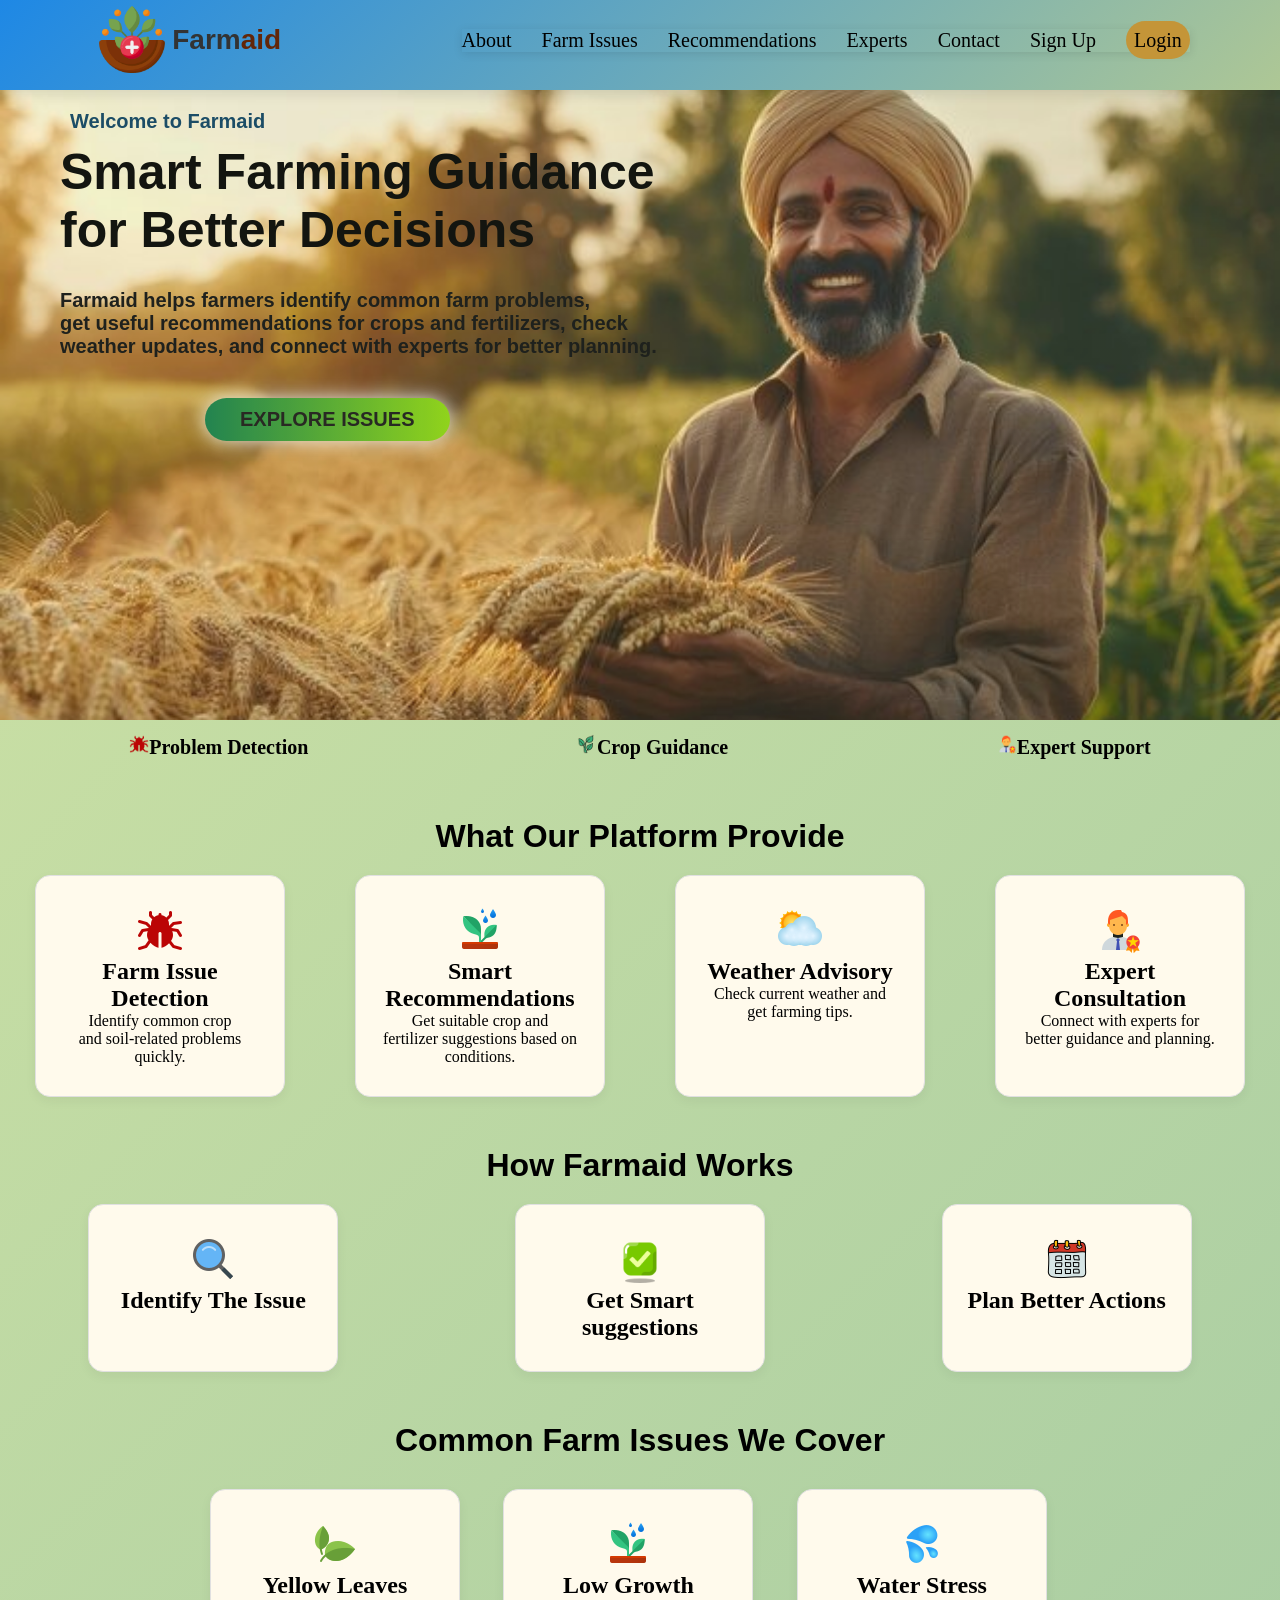
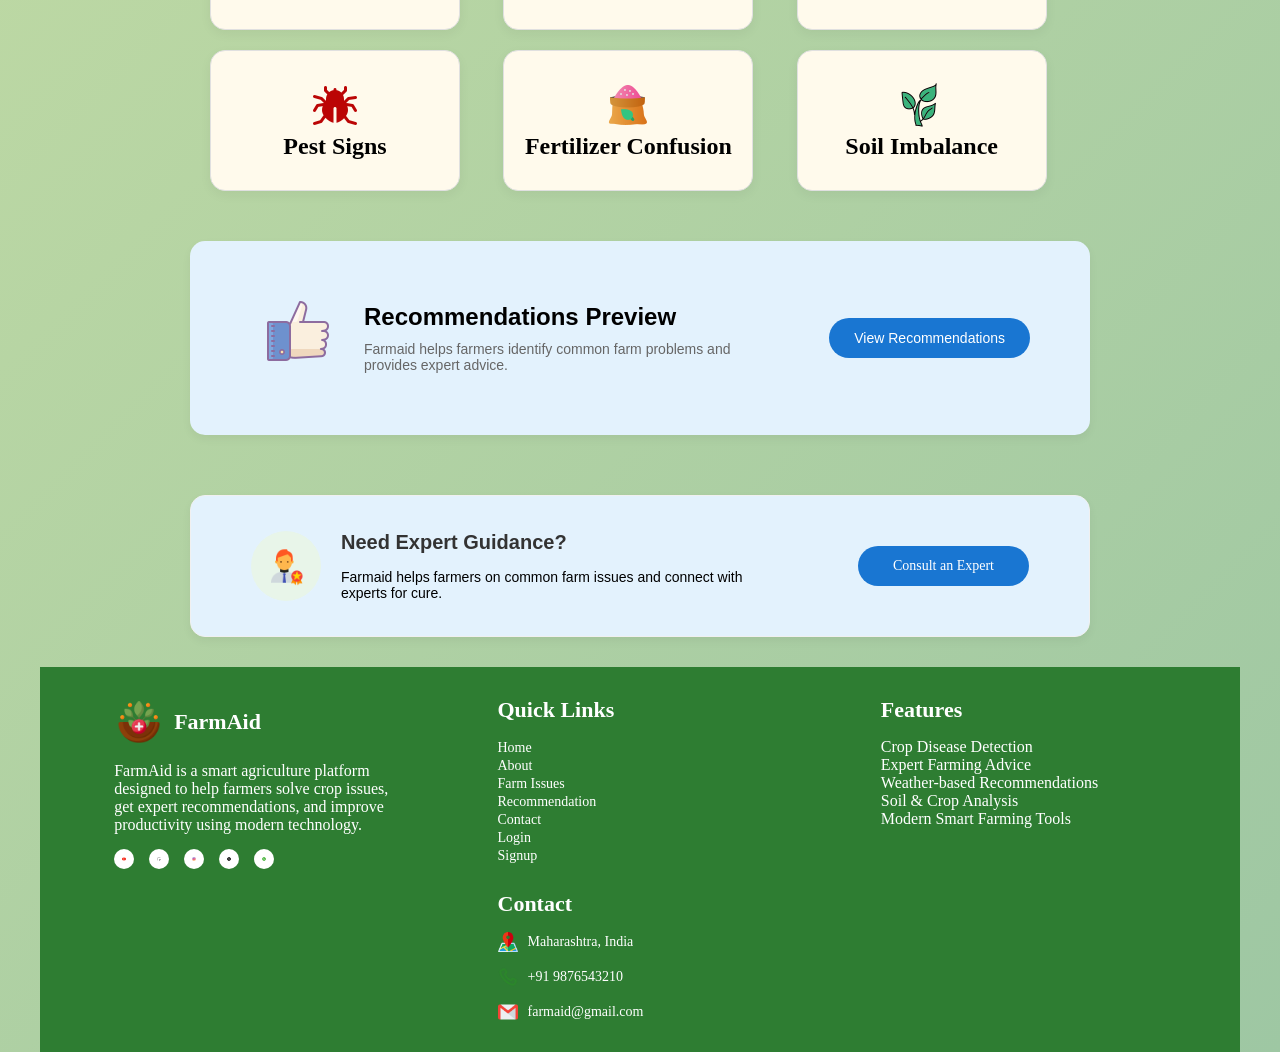
==== commit b3c77e17: "Merge pull request #14 from Surbhi-Patle-11/main New pr" ====
--- a/index.html
+++ b/index.html
@@ -16,16 +16,20 @@
 
             <span class="farm">Farm</span><span class="aid">aid</span>
 
-     </div>
+        </div>
         <div class="nav-menu">
-            <a href="./index.html" class="menu">Home</a>
-            <a href="./about.html" class="menu">About</a>
-            <a href="./farmissue.html" class="menu">Farm Issues</a>
-            <a href="./recommendation.html" class="menu">Recommendations</a>
-            <a href="./expert.html" class="menu">Experts</a>
-            <a href="./contact.html" class="menu">Contact</a>
-
-            <a href="./contact.html" class="menu"><span class="lgin">Login</span></a>
+
+
+
+            <a href="./pages/about.html" class="menu">About</a>
+            <a href="./pages/farmissue.html" class="menu">Farm Issues</a>
+            <a href="./pages/recommendation.html" class="menu">Recommendations</a>
+            <a href="./pages/expert.html" class="menu">Experts</a>
+            <a href="./pages/contact.html" class="menu">Contact</a>
+            <a href="./pages/sign-up.html" class="menu">Sign Up</a>
+            <a href="././pages/login.html" class="menu"><span class="lgin">Login</span></a>
+
+
 
         </div>
     </div>
@@ -38,8 +42,7 @@
                 crops and fertilizers, check<br> weather updates, and connect with experts for better planning.</p>
             <div class="btns"><a href="./pages/farmissue.html" class="clicable-btn"><button class="issue-btn"
                         class="btn-grad">Explore Issues</button></a>
-                <a href="./pages/weather.html" class="clicable-btn"><button class="weather-btn">Check
-                        Weather</button></a>
+
             </div>
 
         </div>
@@ -47,8 +50,8 @@
         <div class="highlighted-text-container">
             <span class="high-text"><img src="./images/bug-icon.png" height="20px">Problem Detection</span>
             <span class="high-text"><img src="./images/plant-icon.png" height="20px">Crop Guidance</span>
-            <span class="high-text"><img src="./images/cloudsun-icon.png" height="20px">Weather Adiviseory</span>
-            <span class="high-text"><img src="./images/expert-icon.png" height="20px">Expert Support
+
+            <span class="high-text"><img src="./images/expert-icon.png" height="20px">Expert Support</span>
 
             </span>
         </div>
@@ -93,7 +96,7 @@
             </div>
 
         </div>
-        <!--how work section-->
+        <!--how work  our website section-->
         <section>
             <h2 class="second-heading">How Farmaid Works</h2>
         </section>
@@ -108,110 +111,187 @@
             </div>
             <div class="stpes-cards">
                 <img src="./images/calendar-icon.png" height="48px">
-            </div>
-        </div>
+                <h2>Plan Better Actions</h2>
+            </div>
+        </div>
+
+
+        
+        <!-- FOOTER END -->
+
+
+
+
+        <!--farm issue cover code-->
+        <section>
+            <h2 class="section-heading">Common Farm Issues We Cover</h2>
+        </section>
+        <div class="isuue-contanair">
+            <div class="stpes-cards">
+                <div class="issue-icon"><img src="./images/leaf-icon.png"></div>
+                <h2>Yellow Leaves</h2>
+            </div>
+            <div class="stpes-cards">
+                <div class="issue-icon"><img src="./images/plant-pot-icon.png"></i></div>
+                <h2>Low Growth</h2>
+            </div>
+            <div class="stpes-cards">
+                <div class="issue-icon"><img src="./images/water-droplets-icon.png"></i></div>
+                <h2>Water Stress</h2>
+            </div>
+            <div class="stpes-cards">
+                <div class="issue-icon"><img src="./images/bug-icon.png"></i></div>
+                <h2>Pest Signs</h2>
+            </div>
+            <div class="stpes-cards">
+                <div class="issue-icon"><img src="./images/fertilizer-bag-icon.png"></i></div>
+                <h2>Fertilizer Confusion</h2>
+            </div>
+            <div class="stpes-cards">
+                <div class="issue-icon"><img src="./images/plant-icon.png" height="48px"></i></div>
+                <h2>Soil Imbalance</h2>
+            </div>
+        </div>
+        <!--reccomndation preview section-->
+        <section class="recommendations-preview">
+            <div class="recommendation-card">
+                <div class="rec-left">
+                    <div class="rec-icon">
+                        <img src="./images/recommndation-icon.png">
+                    </div>
+                    <div class="rec-text">
+                        <h2 class="rcom-prewi-heading">Recommendations Preview</h2>
+                        <p>Farmaid helps farmers identify common farm problems and provides expert advice.</p>
+                    </div>
+                </div>
+                <div class="rec-right">
+                    <a href="./pages/recommendation.html" class="view-btn">View Recommendations</a>
+                </div>
+            </div>
+        </section>
+
+        <!--expert prewie card-->
+
+        <section class="expert-preview">
+            <div class="expert-card">
+                <div class="exp-left">
+                    <div class="exp-icon">
+                        <img src="./images/expert-icon.png">
+                    </div>
+                    <div class="exp-text">
+                        <h3 class="expert-head">Need Expert Guidance?</h3>
+                        <p>Farmaid helps farmers on common farm issues and connect with experts for cure.</p>
+                    </div>
+                </div>
+                <div class="exp-right">
+                    <a href="./pages/expert.html" class="consult-btn">Consult an Expert</a>
+                </div>
+            </div>
+        </section>
+
         <!-- FOOTER START -->
-<div class="footer-container">
-
-    <!-- SECTION 1 -->
-    <div class="footer-section-1">
-        <div class="logo-container">
-            <img src="./images/logo-icon.png" alt="logo" height="50px">
-            <b class="project-name">FarmAid</b>
-        </div>
-
-        <span>
-            FarmAid is a smart agriculture platform designed to help farmers solve crop issues,
-            get expert recommendations, and improve productivity using modern technology.
-        </span>
-
-        <div class="social-icon-container">
-
-            <a href="#" target="_blank">
-                <img src="./images/youtube.png" class="social-icon">
-            </a>
-
-            <a href="#" target="_blank">
-                <img src="./images/github.png" class="social-icon">
-            </a>
-
-            <a href="#" target="_blank">
-                <img src="./images/instagram.png" class="social-icon">
-            </a>
-
-            <a href="#" target="_blank">
-                <img src="./images/twitter.png" class="social-icon">
-            </a>
-
-            <a href="#" target="_blank">
-                <img src="./images/whatsapp.png" class="social-icon">
-            </a>
-
-        </div>
-    </div>
-
-    <!-- SECTION 2 -->
-    <div class="footer-section-2">
-        <b class="project-name">Quick Links</b>
-
-        <ul>
-            <li><a href="./index.html" class="menu-subitem">Home</a></li>
-            <li><a href="./pages/about.html" class="menu-subitem">About</a></li>
-            <li><a href="./pages/farmissue.html" class="menu-subitem">Farm Issues</a></li>
-            <li><a href="./pages/recommendation.html" class="menu-subitem">Recommendation</a></li>
-            <li><a href="./pages/contact.html" class="menu-subitem">Contact</a></li>
-            <li><a href="./pages/login.html" class="menu-subitem">Login</a></li>
-            <li><a href="./pages/signup.html" class="menu-subitem">Signup</a></li>
-        </ul>
-    </div>
-
-    <!-- SECTION 3 -->
-    <div class="footer-section-3">
-        <b class="project-name">Features</b>
-
-        <ul>
-            <li>Crop Disease Detection</li>
-            <li>Expert Farming Advice</li>
-            <li>Weather-based Recommendations</li>
-            <li>Soil & Crop Analysis</li>
-            <li>Modern Smart Farming Tools</li>
-        </ul>
-    </div>
-
-<!-- SECTION 4 -->
-    <div class="footer-section-4">
-        <b class="project-name">Contact</b>
-
-        <div class="contact-item">
-            <img src="../images/map.png" height="20px">
-            <a href="#" class="menu-subitem">
-                Maharashtra, India
-            </a>
-        </div>
-
-        <div class="contact-item">
-            <img src="../images/call.png" height="20px">
-            <a href="tel:+919876543210" class="menu-subitem">
-                +91 9876543210
-            </a>
-        </div>
-
-        <div class="contact-item">
-            <img src="../images/gmail.png" height="20px">
-            <a href="mailto:farmaid@gmail.com" class="menu-subitem">
-                farmaid@gmail.com
-            </a>
-        </div>
-
-    </div>
-
-</div>
-<!-- FOOTER END -->
-
-
-
-
+         <div class="footer-box">
+        <div class="footer-container">
+
+            <!-- SECTION 1 -->
+            <div class="footer-section-1">
+                <div class="logo-container">
+                    <img src="./images/logo-icon.png" alt="logo" height="50px">
+                    <b class="project-name">FarmAid</b>
+                </div>
+
+                <span>
+                    FarmAid is a smart agriculture platform designed to help farmers solve crop issues,
+                    get expert recommendations, and improve productivity using modern technology.
+                </span>
+
+                <div class="social-icon-container">
+
+                    <a href="#" target="_blank">
+                        <img src="./images/youtube.png" class="social-icon" >
+                    </a>
+
+                    <a href="#" target="_blank">
+                        <img src="./images/github.png" class="social-icon">
+                    </a>
+
+                    <a href="#" target="_blank">
+                        <img src="./images/instagram.png" class="social-icon">
+                    </a>
+
+                    <a href="#" target="_blank">
+                        <img src="./images/twitter.png" class="social-icon">
+                    </a>
+
+                    <a href="#" target="_blank">
+                        <img src="./images/whatsapp.png" class="social-icon">
+                    </a>
+
+                </div>
+            </div>
+
+            <!-- SECTION 2 -->
+            <div class="footer-section-2">
+                <b class="project-name">Quick Links</b>
+
+                <ul>
+                    <li><a href="./index.html" class="menu-subitem">Home</a></li>
+                    <li><a href="./pages/about.html" class="menu-subitem">About</a></li>
+                    <li><a href="./pages/farmissue.html" class="menu-subitem">Farm Issues</a></li>
+                    <li><a href="./pages/recommendation.html" class="menu-subitem">Recommendation</a></li>
+                    <li><a href="./pages/contact.html" class="menu-subitem">Contact</a></li>
+                    <li><a href="./pages/login.html" class="menu-subitem">Login</a></li>
+                    <li><a href="./pages/signup.html" class="menu-subitem">Signup</a></li>
+                </ul>
+            </div>
+
+            <!-- SECTION 3 -->
+            <div class="footer-section-3">
+                <b class="project-name">Features</b>
+
+                <ul>
+                    <li>Crop Disease Detection</li>
+                    <li>Expert Farming Advice</li>
+                    <li>Weather-based Recommendations</li>
+                    <li>Soil & Crop Analysis</li>
+                    <li>Modern Smart Farming Tools</li>
+                </ul>
+            </div>
+
+            <!-- SECTION 4 -->
+            <div class="footer-section-4">
+                <b class="project-name">Contact</b>
+
+                <div class="contact-item">
+                    <img src="./images/map.png" height="20px">
+                    <a href="#" class="menu-subitem">
+                        Maharashtra, India
+                    </a>
+                </div>
+
+                <div class="contact-item">
+                    <img src="./images/call.png" height="20px">
+                    <a href="tel:+919876543210" class="menu-subitem">
+                        +91 9876543210
+                    </a>
+                </div>
+
+                <div class="contact-item">
+                    <img src="./images/gmail.png" height="20px">
+                    <a href="mailto:farmaid@gmail.com" class="menu-subitem">
+                        farmaid@gmail.com
+                    </a>
+                </div>
+
+            </div>
+
+        </div>
+        </div>
+
+
+
+        
 
 </body>
 
-</html>
+</html>
--- a/css/navbar.css
+++ b/css/navbar.css
@@ -6,11 +6,13 @@
 background:linear-gradient(135deg, #1E88E5 0%,#aec795 100%);
 box-shadow: 0 4px 12px rgba(23, 19, 19, 0.1);
 
-margin-top: 5px;
+margin-top: 0;
+position: sticky;
+top: 0;
+z-index: 1000;
+padding-bottom:10px ;
+height: auto;
 
- position: sticky;  
-    top: 0;            
-    z-index: 1000;
 
 }
 .lmg-contanair{
@@ -32,9 +34,7 @@
     display: flex;
     flex-direction: row;
     gap: 30px;
-    position: sticky;
-    top:0;
-    z-index: 1000;
+    
     box-shadow: 0  2px 10px rgba(0,0,0,0.1);
 
 
@@ -44,6 +44,8 @@
    border-radius: 20px;
     padding: 5px;
     transition: 0.3s;
+    letter-spacing: -0.5px;
+    
 
 }
 
@@ -64,7 +66,7 @@
     text-decoration: none;
     font-size: 20px;
     color: black;
-    font-weight: 100;
+    
     
 }
 .lgin{
@@ -72,38 +74,6 @@
     border-radius: 30px;
     padding: 8px;
     
-}
-
-@media (max-width: 768px) {
-    .main-container {
-        flex-wrap: wrap;
-        padding: 10px 20px;
-    }
-
-    .hamburger {
-        display: block;
-        font-size: 24px;
-        padding-right: 80px;
-    }
-
-    .nav-menu {
-        display: none ;
-        flex-direction: column;
-        text-align: center;
-        gap: 10px;
-    }
-
-    .menu-toggle:checked~.nav-menu {
-        display: flex;
-    }
-
-    .menu-toggle:checked~.hamburger {
-        content: "x";
-    }
-
-    .menu {
-        font-size: 18px;
-    }
 }
 
 @media (max-width: 992px) {
@@ -175,4 +145,4 @@
     .lgin{
         padding: 6px 12px;
     }
-}+}
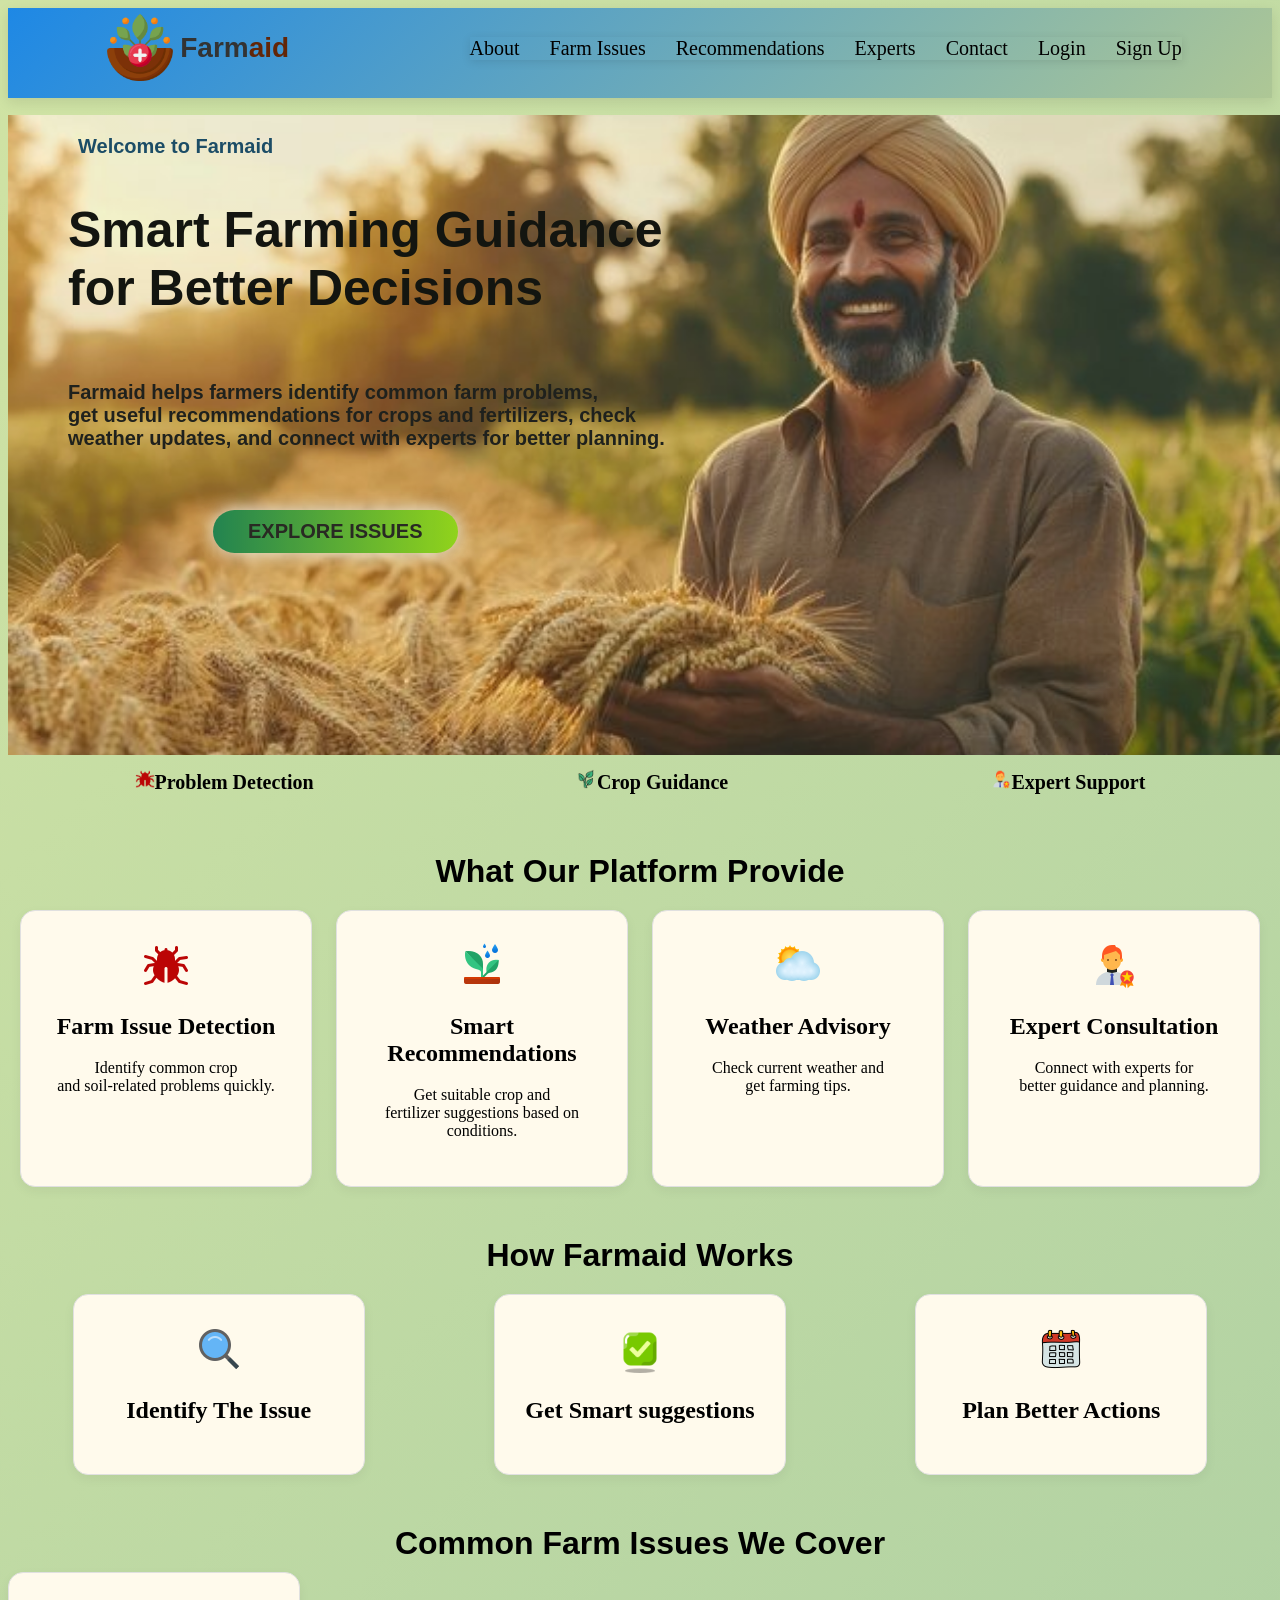
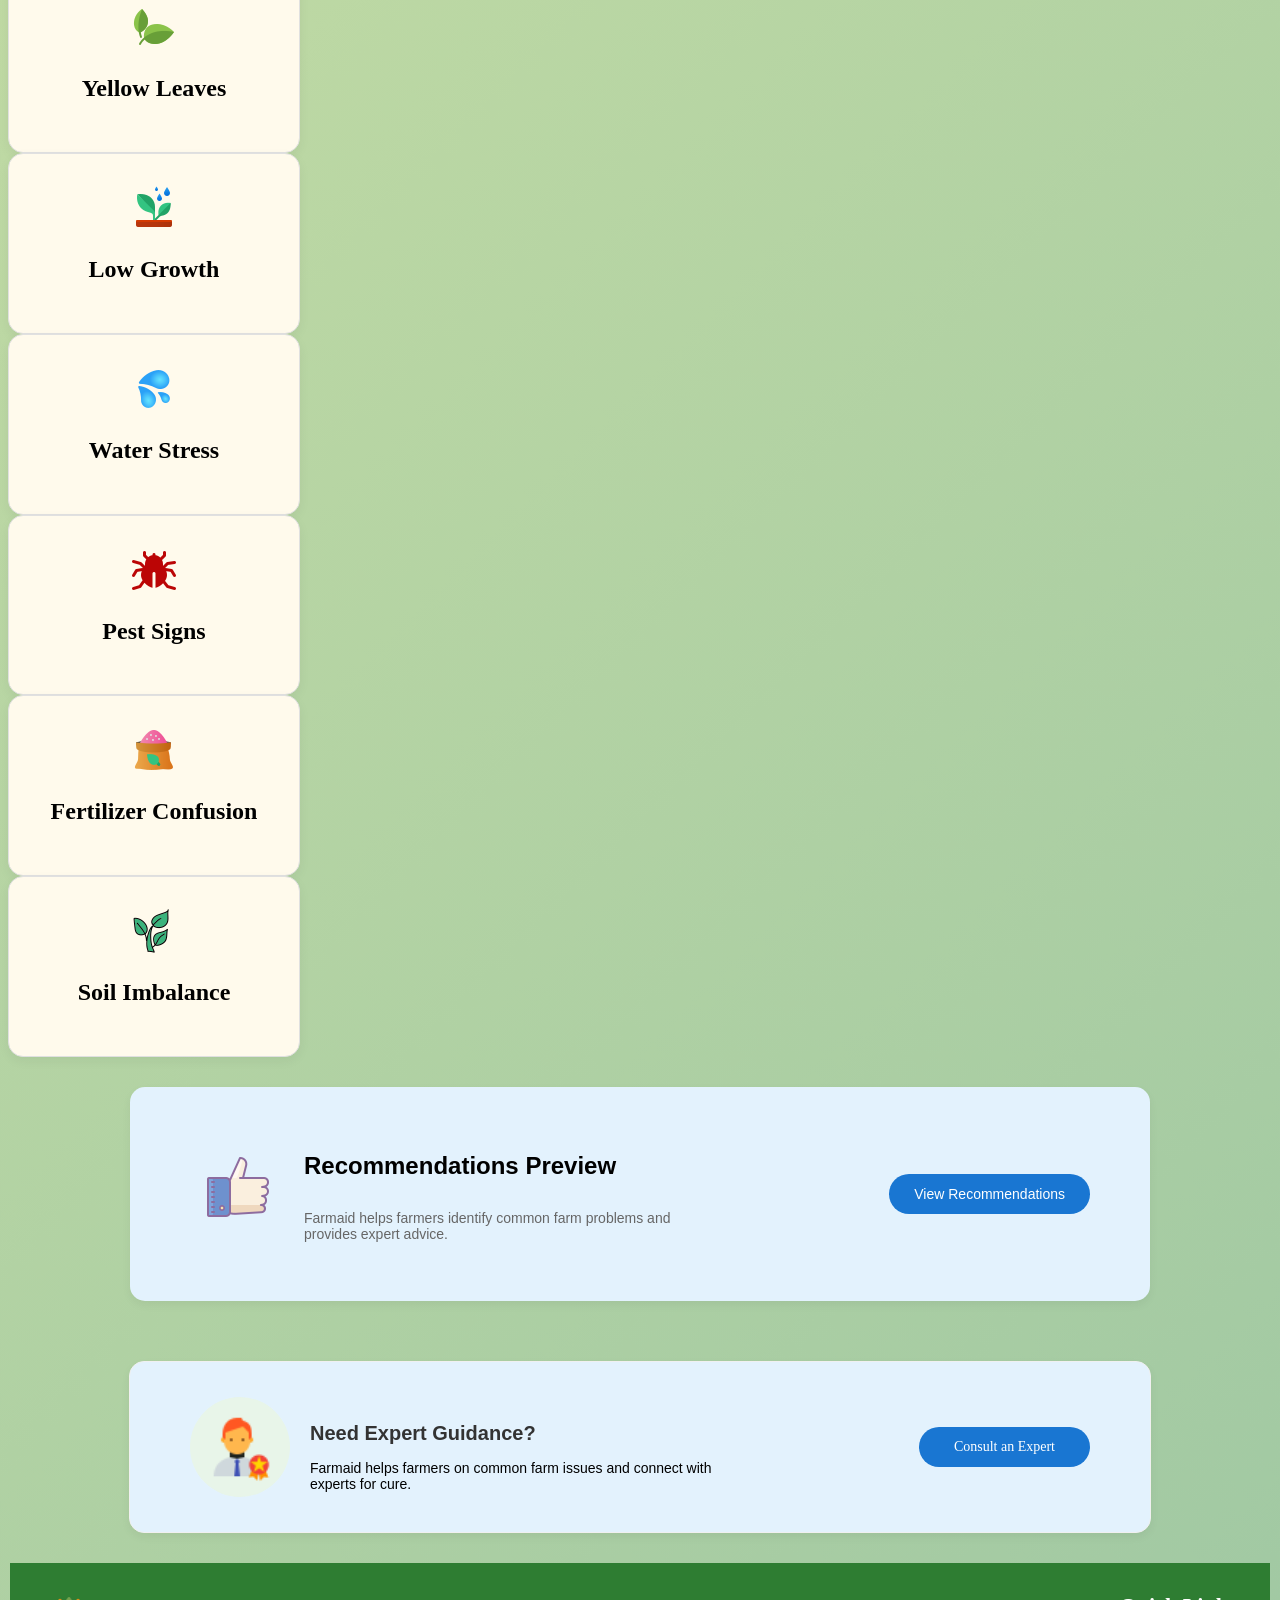
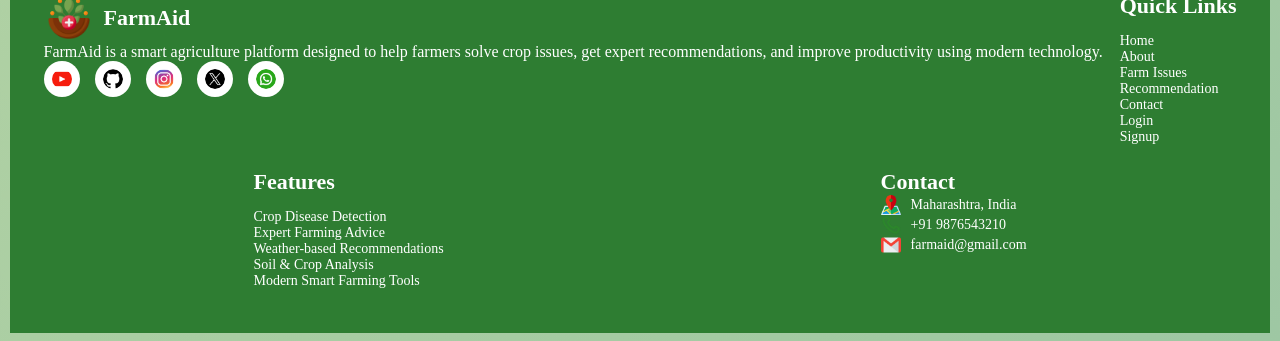
==== commit 6b971580: "Merge branch 'main' into main" ====
--- a/index.html
+++ b/index.html
@@ -26,10 +26,9 @@
             <a href="./pages/recommendation.html" class="menu">Recommendations</a>
             <a href="./pages/expert.html" class="menu">Experts</a>
             <a href="./pages/contact.html" class="menu">Contact</a>
-            <a href="./pages/sign-up.html" class="menu">Sign Up</a>
-            <a href="././pages/login.html" class="menu"><span class="lgin">Login</span></a>
-
-
+            <a href="./pages/login.html" class="menu"><span class="login">Login</span>
+            </a>
+            <a href="./pages/singup.html" class="menu">Sign Up</a>
 
         </div>
     </div>
@@ -294,4 +293,5 @@
 
 </body>
 
-</html>+</html>
+
--- a/css/navbar.css
+++ b/css/navbar.css
@@ -76,6 +76,38 @@
     
 }
 
+@media (max-width: 768px) {
+    .main-container {
+        flex-wrap: wrap;
+        padding: 10px 20px;
+    }
+
+    .hamburger {
+        display: block;
+        font-size: 24px;
+        padding-right: 80px;
+    }
+
+    .nav-menu {
+        display: none ;
+        flex-direction: column;
+        text-align: center;
+        gap: 10px;
+    }
+
+    .menu-toggle:checked~.nav-menu {
+        display: flex;
+    }
+
+    .menu-toggle:checked~.hamburger {
+        content: "x";
+    }
+
+    .menu {
+        font-size: 18px;
+    }
+}
+
 @media (max-width: 992px) {
 
     .main-container{
--- a/css/style.css
+++ b/css/style.css
@@ -1,4 +1,4 @@
-*{
+*body{
     margin: 0;
     padding: 0;
     box-sizing: border-box;
@@ -194,6 +194,11 @@
     margin-top: 20px;
     
 }
+<<<<<<< HEAD
+.body{
+    background-color: lightgreen;
+}
+=======
 .isuue-contanair{
      display: grid;
      grid-template-columns:  repeat(3,1fr);
@@ -500,3 +505,4 @@
 }
 
 
+>>>>>>> b3c77e17f6102c3cb9be46145fee0f140c8c756d
--- a/css/footer.css
+++ b/css/footer.css
@@ -1,16 +1,25 @@
 /* FOOTER */
 .footer-container {
+  
+display: flex;
+justify-content: space-around;
+padding: 30px;
+background-color: #2e7d32;
+color: white;
     display: flex;
     justify-content: space-around;
     padding: 30px;
     background-color: #2e7d32;
     color: white;
+
 }
 
 /* SECTIONS */
 .footer-section-1,
 .footer-section-2,
 .footer-section-3,
+gap: 15px;
+width: 25%;
 .footer-section-4 {
     display: flex;
     flex-direction: column;
@@ -20,6 +29,9 @@
 
 /* LOGO */
 .logo-container {
+display: flex;
+align-items: center;
+font-size: 22px;
     display: flex;
     align-items: center;
     gap: 10px;
@@ -31,6 +43,10 @@
 
 /* SOCIAL ICONS */
 .social-icon-container {
+
+display: flex;
+gap: 15px;
+cursor: pointer;
     display: flex;
     gap: 15px;
 }
@@ -46,6 +62,15 @@
 
 /* LINKS */
 .menu-subitem {
+
+text-decoration: none;
+color: white;
+font-size: 14px;
+}
+
+ul {
+list-style: none;
+padding: 0;
     text-decoration: none;
     color: white;
     font-size: 14px;
@@ -58,6 +83,11 @@
 
 /* CONTACT */
 .contact-item {
+
+display: flex;
+align-items: center;
+gap: 10px;
+
     display: flex;
     align-items: center;
     gap: 10px;
@@ -66,6 +96,8 @@
 /* RESPONSIVE */
 @media (max-width: 768px) {
 
+
+.footer-container {
     .footer-container {
         flex-direction: column;
         gap: 25px;
@@ -87,4 +119,5 @@
     .contact-item {
         justify-content: center;
     }
-}+}
+
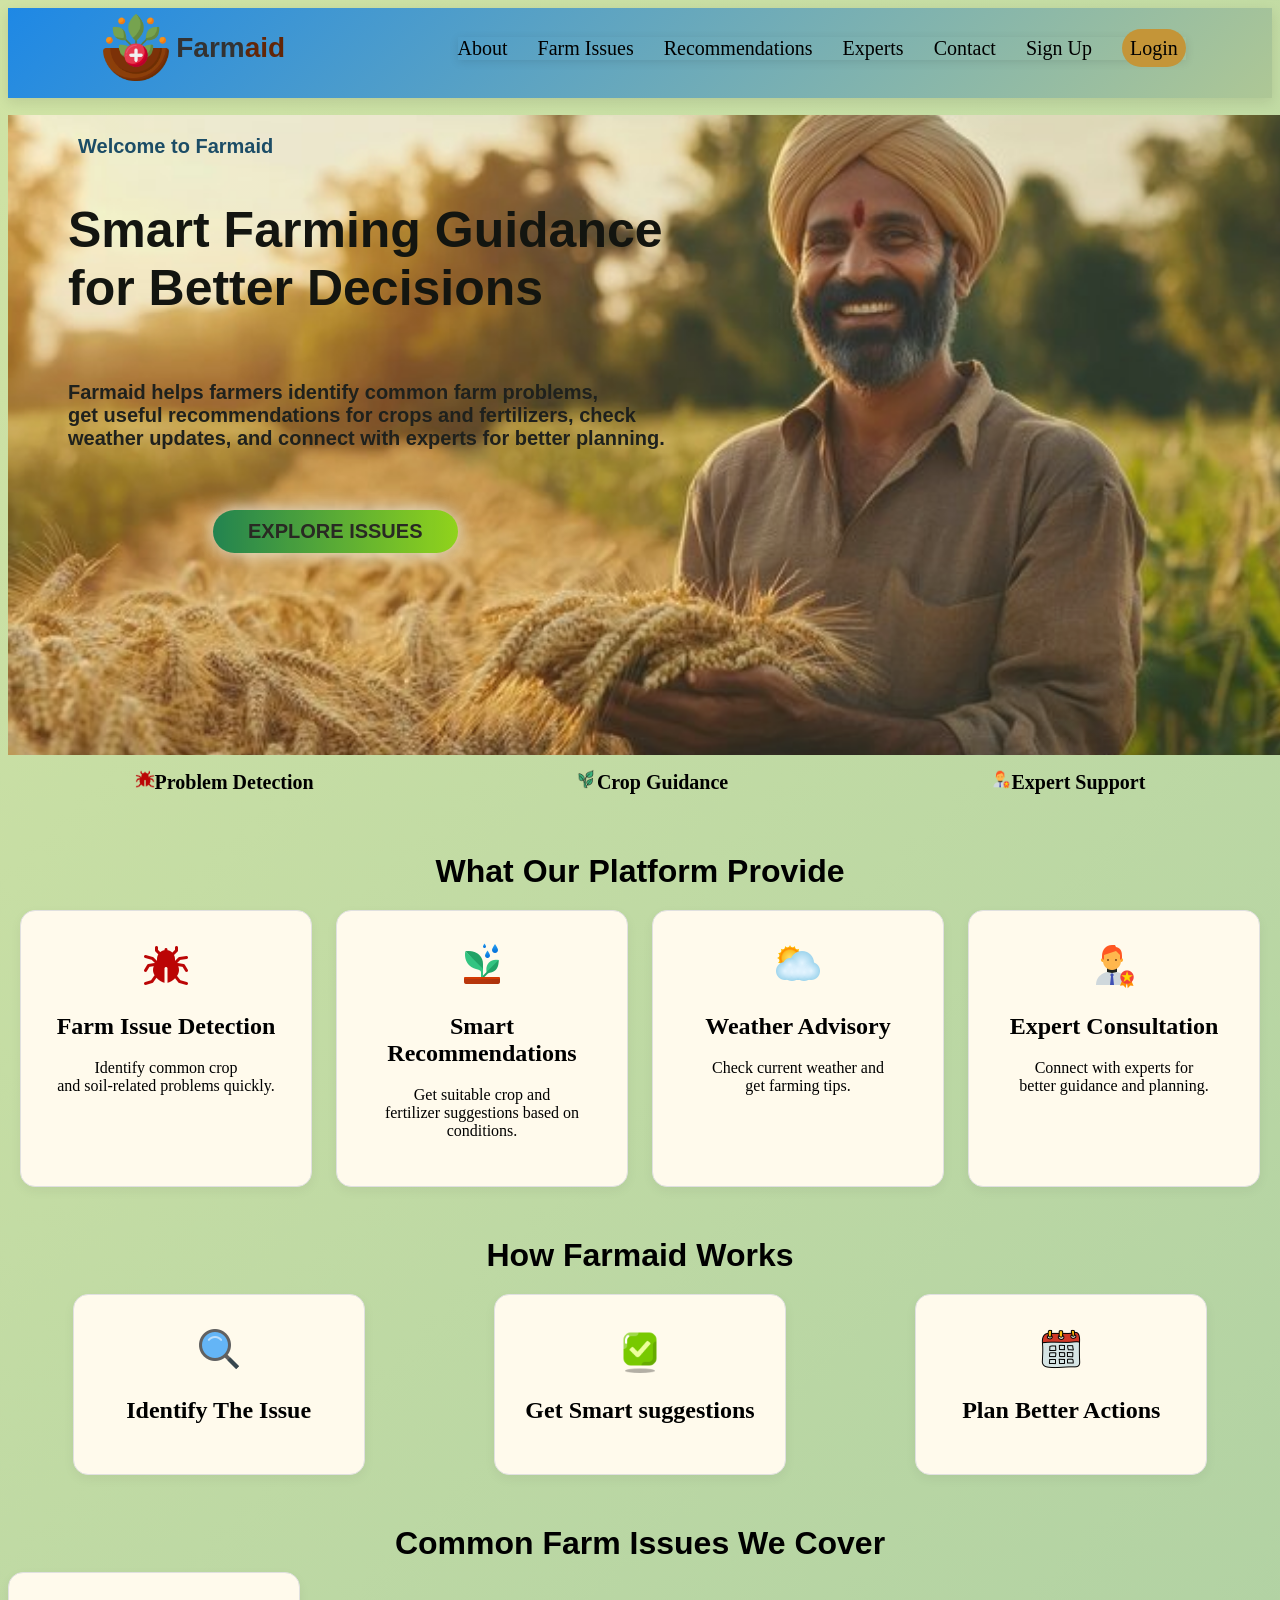
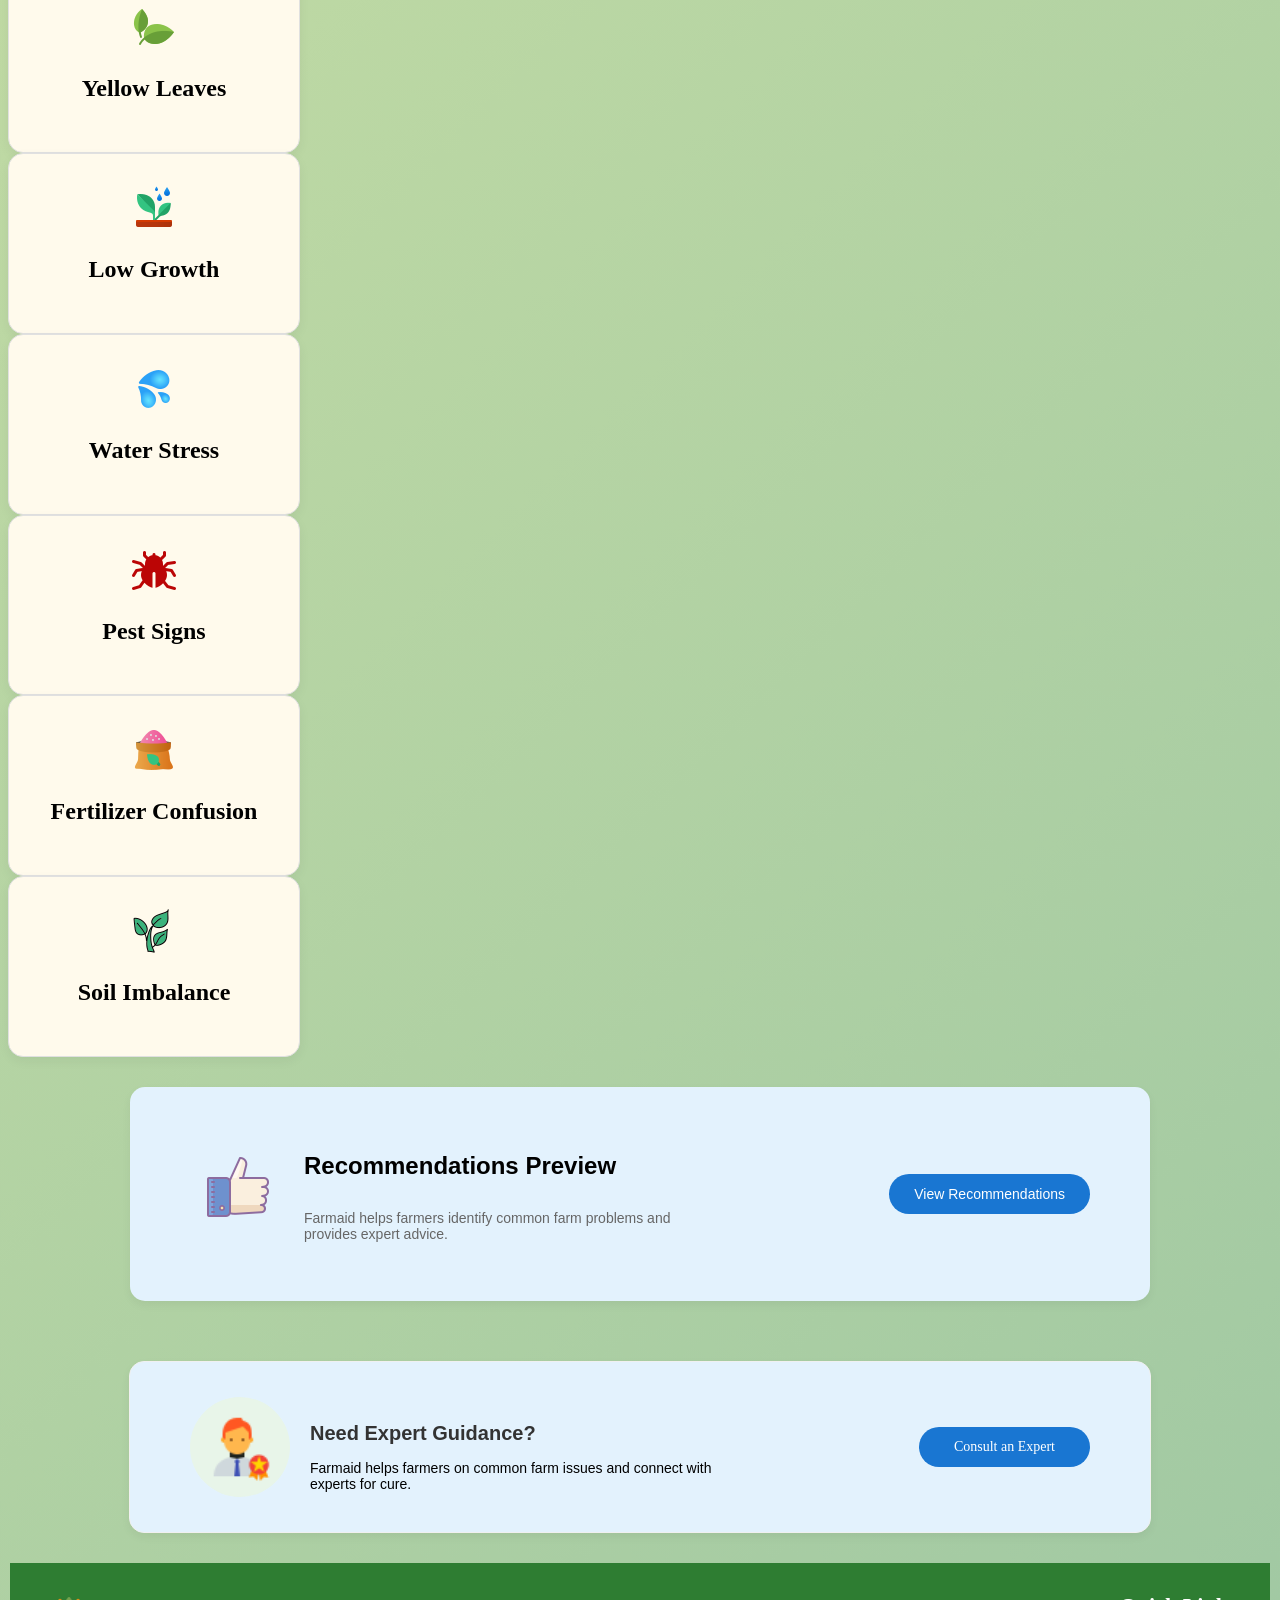
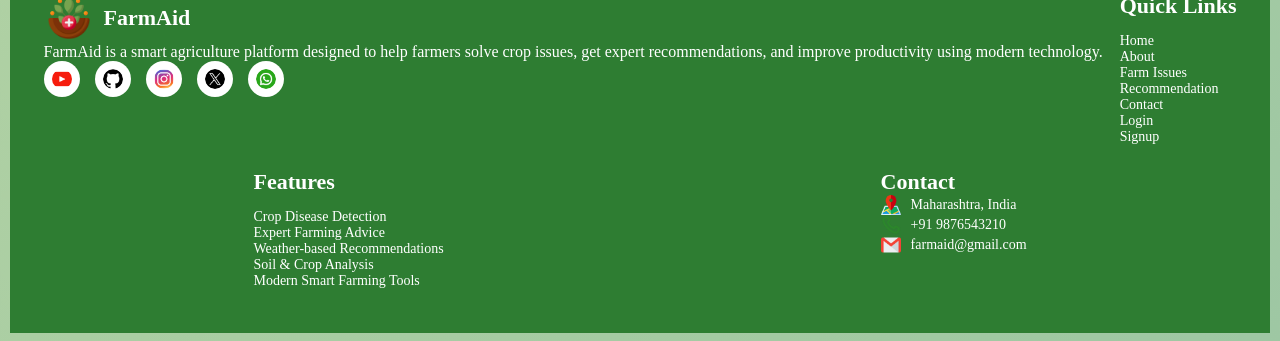
==== commit 9871c475: "fixed css file and updated project" ====
--- a/index.html
+++ b/index.html
@@ -26,9 +26,10 @@
             <a href="./pages/recommendation.html" class="menu">Recommendations</a>
             <a href="./pages/expert.html" class="menu">Experts</a>
             <a href="./pages/contact.html" class="menu">Contact</a>
-            <a href="./pages/login.html" class="menu"><span class="login">Login</span>
-            </a>
-            <a href="./pages/singup.html" class="menu">Sign Up</a>
+            <a href="./pages/sign-up.html" class="menu">Sign Up</a>
+            <a href="././pages/login.html" class="menu"><span class="lgin">Login</span></a>
+
+
 
         </div>
     </div>
@@ -293,5 +294,4 @@
 
 </body>
 
-</html>
-
+</html>
--- a/css/navbar.css
+++ b/css/navbar.css
@@ -76,38 +76,6 @@
     
 }
 
-@media (max-width: 768px) {
-    .main-container {
-        flex-wrap: wrap;
-        padding: 10px 20px;
-    }
-
-    .hamburger {
-        display: block;
-        font-size: 24px;
-        padding-right: 80px;
-    }
-
-    .nav-menu {
-        display: none ;
-        flex-direction: column;
-        text-align: center;
-        gap: 10px;
-    }
-
-    .menu-toggle:checked~.nav-menu {
-        display: flex;
-    }
-
-    .menu-toggle:checked~.hamburger {
-        content: "x";
-    }
-
-    .menu {
-        font-size: 18px;
-    }
-}
-
 @media (max-width: 992px) {
 
     .main-container{
